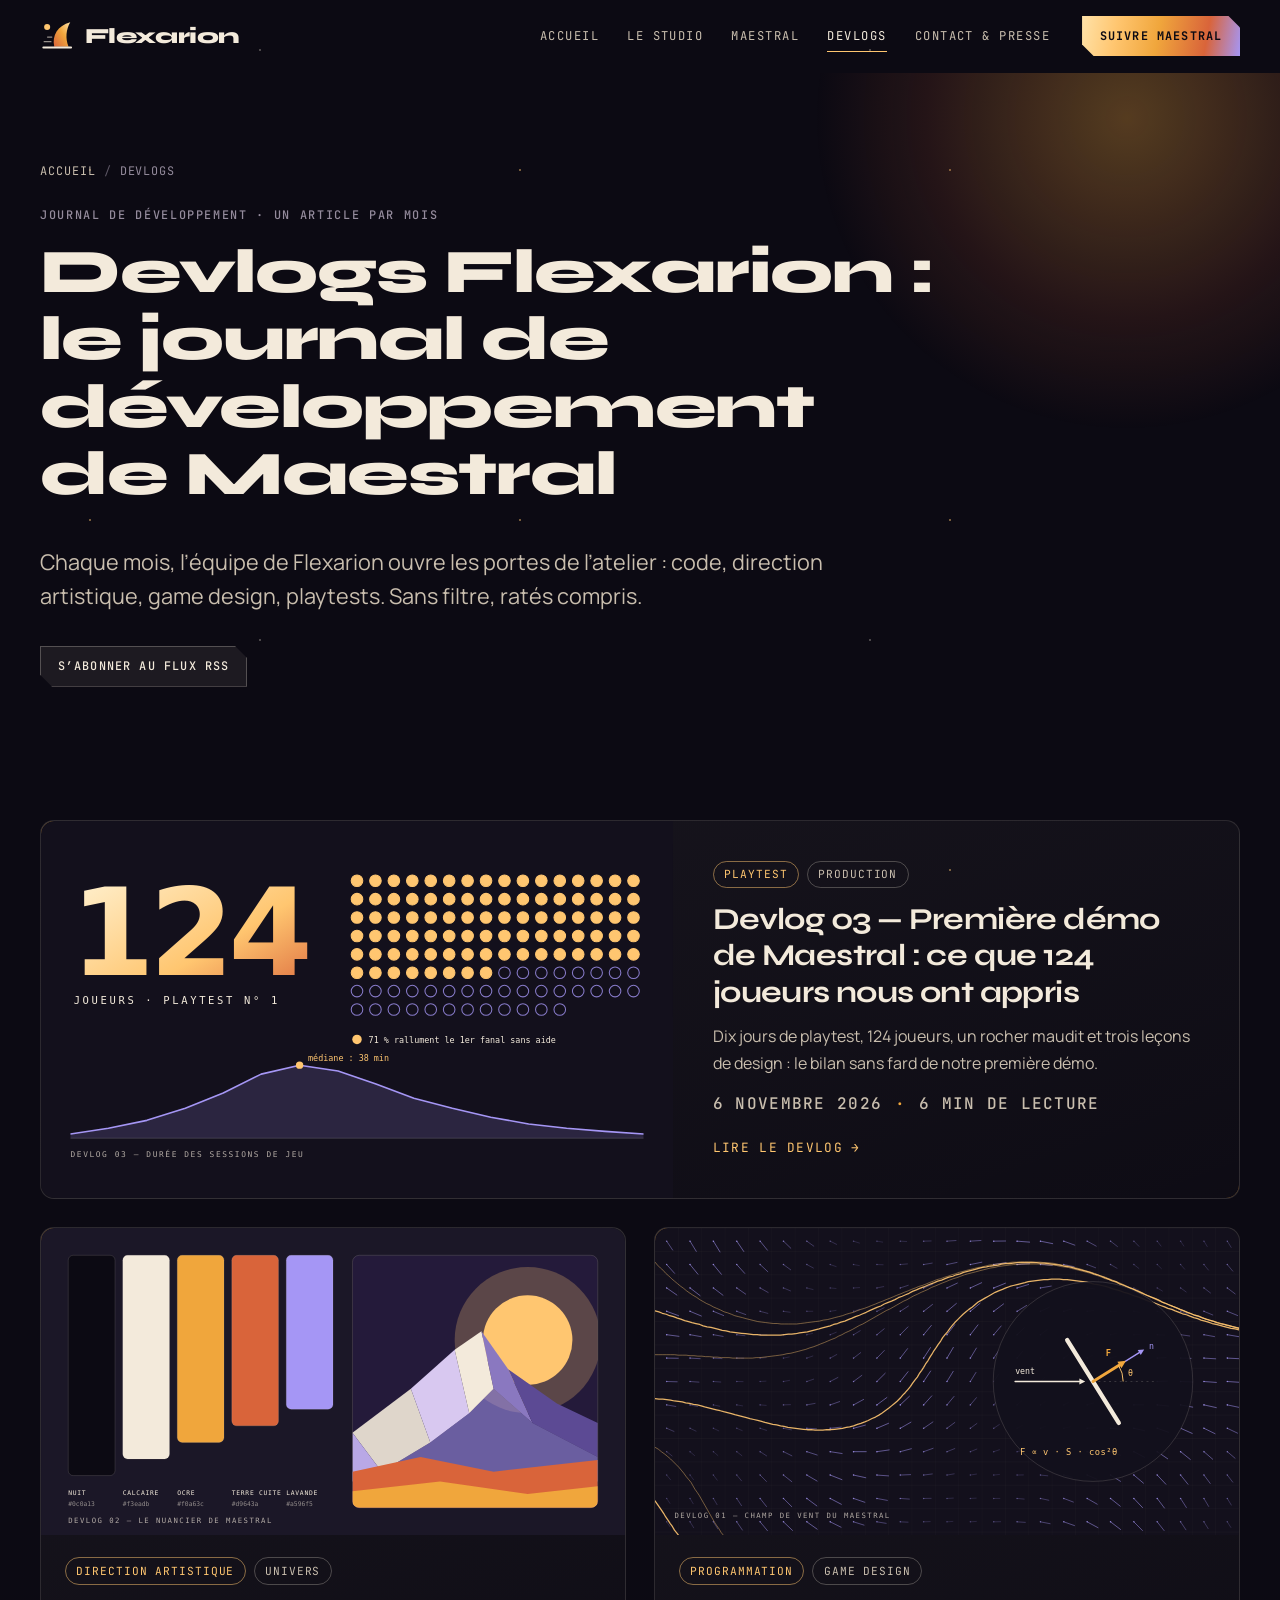
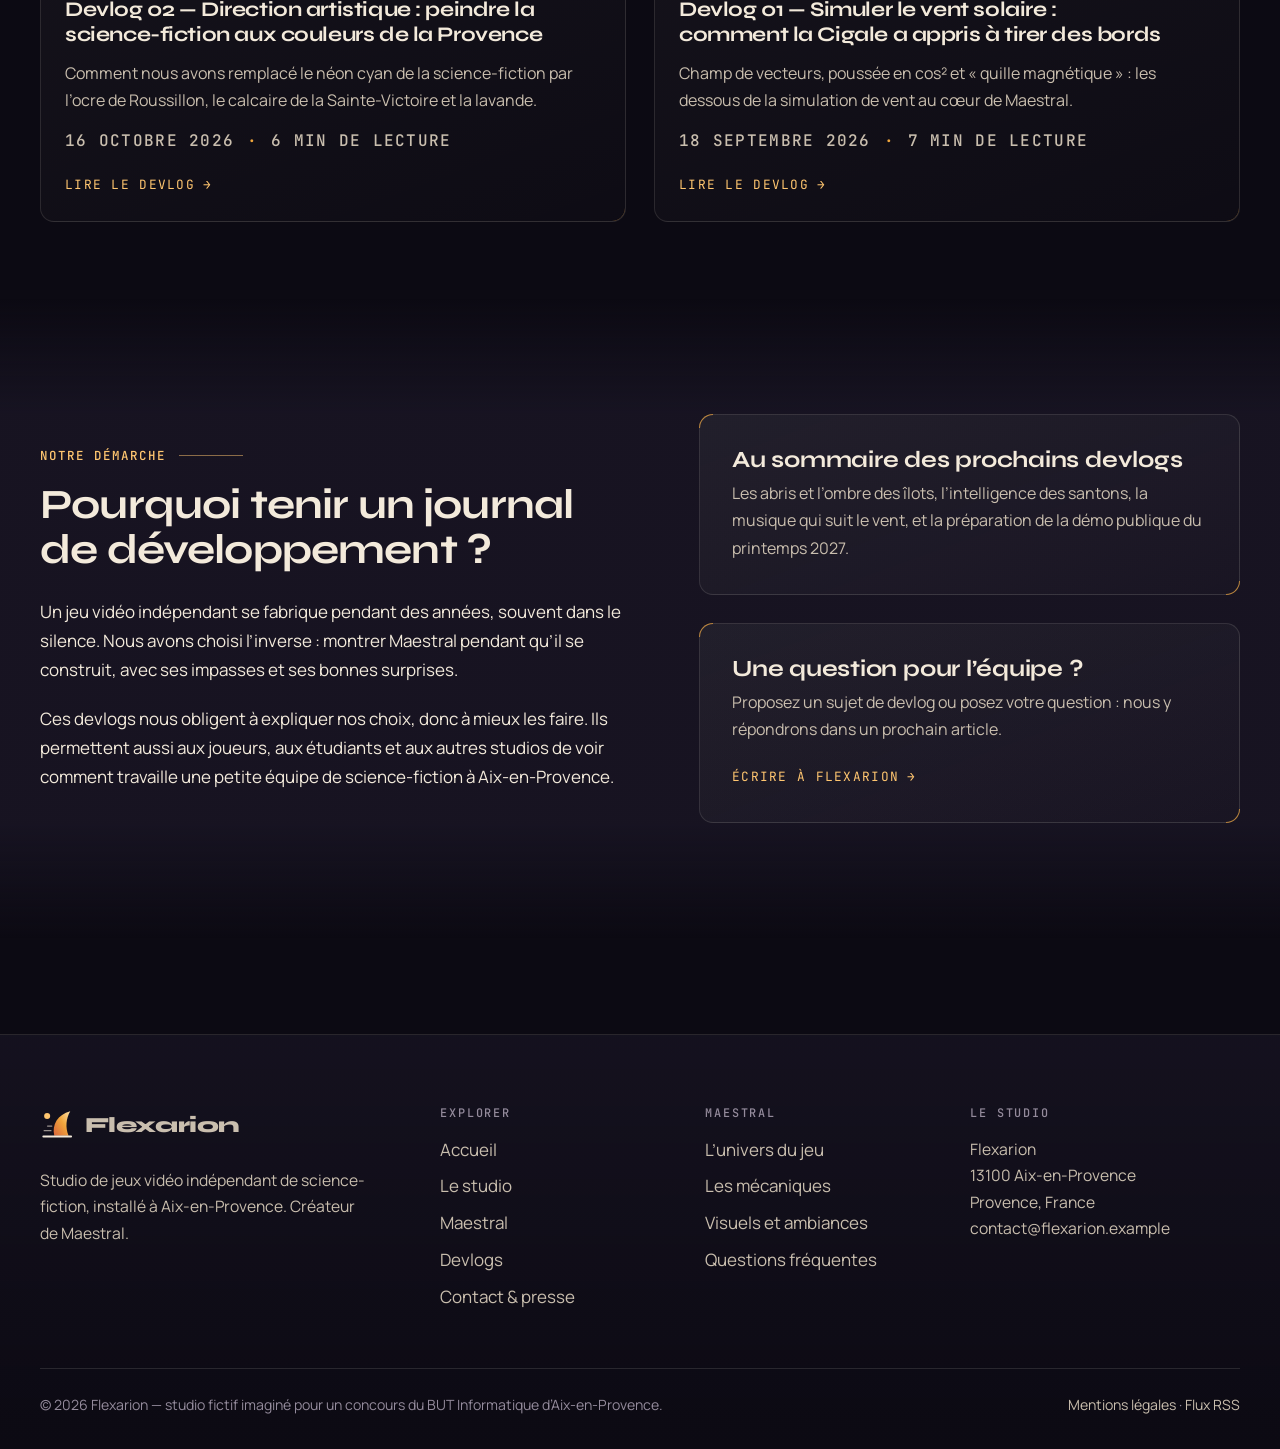
==== devlog/index.html @ 7942d7a5 "Le site" ====
<!DOCTYPE html>
<html lang="fr">
<head>
  <meta charset="utf-8">
  <meta name="viewport" content="width=device-width, initial-scale=1">
  <title>Devlogs Flexarion — Journal de développement de Maestral</title>
  <meta name="description" content="Le blog de devlogs de Flexarion&nbsp;: suivez le développement de Maestral, de la simulation du vent solaire à la direction artistique, raconté par l’équipe.">
  <link rel="canonical" href="https://www.flexarion.example/devlog/">
  <meta name="robots" content="index, follow, max-image-preview:large">
  <meta name="author" content="Flexarion">
  <meta name="theme-color" content="#0c0a13">

  <!-- Partage sur les réseaux sociaux (Open Graph) -->
  <meta property="og:site_name" content="Flexarion">
  <meta property="og:locale" content="fr_FR">
  <meta property="og:type" content="website">
  <meta property="og:title" content="Devlogs Flexarion — Journal de développement de Maestral">
  <meta property="og:description" content="Le blog de devlogs de Flexarion&nbsp;: suivez le développement de Maestral, de la simulation du vent solaire à la direction artistique, raconté par l’équipe.">
  <meta property="og:url" content="https://www.flexarion.example/devlog/">
  <meta property="og:image" content="https://www.flexarion.example/assets/img/og-flexarion.jpg">
  <meta property="og:image:width" content="1200">
  <meta property="og:image:height" content="630">
  <meta property="og:image:alt" content="Flexarion, studio de jeux vidéo indépendant de science-fiction à Aix-en-Provence">
  <meta name="twitter:card" content="summary_large_image">

  <!-- Icônes et flux -->
  <link rel="icon" href="../favicon.svg" type="image/svg+xml">
  <link rel="apple-touch-icon" href="../apple-touch-icon.png">
  <link rel="manifest" href="../site.webmanifest">
  <link rel="alternate" type="application/rss+xml" title="Devlogs Flexarion" href="../devlog/feed.xml">

  <!-- Polices et styles -->
  <link rel="preconnect" href="https://fonts.googleapis.com">
  <link rel="preconnect" href="https://fonts.gstatic.com" crossorigin>
  <link rel="stylesheet" href="https://fonts.googleapis.com/css2?family=JetBrains+Mono:wght@400;500;700&amp;family=Manrope:wght@400;500;600;700&amp;family=Syne:wght@600;700;800&amp;display=swap">
  <link rel="stylesheet" href="../assets/css/style.css">

  <!-- Données structurées (schema.org) -->
  <script type="application/ld+json">
  {
    "@context": "https://schema.org",
    "@graph": [
      {
        "@type": "Blog",
        "@id": "https://www.flexarion.example/devlog/#blog",
        "url": "https://www.flexarion.example/devlog/",
        "name": "Devlogs Flexarion",
        "description": "Le blog de devlogs de Flexarion : suivez le développement de Maestral, de la simulation du vent solaire à la direction artistique, raconté par l'équipe.",
        "inLanguage": "fr-FR",
        "publisher": {
          "@id": "https://www.flexarion.example/#organisation"
        },
        "blogPost": [
          {
            "@type": "BlogPosting",
            "headline": "Première démo de Maestral : ce que 124 joueurs nous ont appris",
            "url": "https://www.flexarion.example/devlog/premiere-demo-maestral-bilan-playtest.html",
            "datePublished": "2026-11-06",
            "author": {
              "@type": "Person",
              "name": "Lina Marchetti"
            }
          },
          {
            "@type": "BlogPosting",
            "headline": "Direction artistique : peindre la science-fiction aux couleurs de la Provence",
            "url": "https://www.flexarion.example/devlog/direction-artistique-science-fiction-provence.html",
            "datePublished": "2026-10-16",
            "author": {
              "@type": "Person",
              "name": "Soraya Khelifi"
            }
          },
          {
            "@type": "BlogPosting",
            "headline": "Simuler le vent solaire : comment la Cigale a appris à tirer des bords",
            "url": "https://www.flexarion.example/devlog/simuler-le-vent-solaire.html",
            "datePublished": "2026-09-18",
            "author": {
              "@type": "Person",
              "name": "Idriss Benhamou"
            }
          }
        ]
      },
      {
        "@type": "BreadcrumbList",
        "itemListElement": [
          {
            "@type": "ListItem",
            "position": 1,
            "name": "Accueil",
            "item": "https://www.flexarion.example/"
          },
          {
            "@type": "ListItem",
            "position": 2,
            "name": "Devlogs",
            "item": "https://www.flexarion.example/devlog/"
          }
        ]
      }
    ]
  }
  </script>
</head>
<body>
  <a class="skip-link" href="#contenu">Aller au contenu principal</a>

  <header class="site-header" data-header>
    <div class="container site-header__inner">
      <a class="brand" href="../index.html" aria-label="Flexarion — retour à l’accueil">
        <svg viewBox="0 0 40 40" aria-hidden="true" focusable="false"><defs><linearGradient id="degrade-logo" x1="0" y1="1" x2="1" y2="0"><stop offset="0" stop-color="#d9643a"/><stop offset=".55" stop-color="#f0a63c"/><stop offset="1" stop-color="#ffe2a8"/></linearGradient></defs><circle cx="8.5" cy="9.5" r="3.6" fill="#ffc670"/><path d="M17 33C14 20 21 8 36 4C31 13 30 23 34 33Z" fill="url(#degrade-logo)"/><path d="M9 21.5H14M5 27H13" stroke="#f3eadb" stroke-opacity=".6" stroke-width="1.6" stroke-linecap="round"/><path d="M4 34H37" stroke="#f3eadb" stroke-width="2.4" stroke-linecap="round"/></svg>
        <span class="brand__name">Flexarion</span>
      </a>
      <button class="nav-toggle" type="button" aria-expanded="false" aria-controls="menu-principal">
        <span class="sr-only">Ouvrir le menu</span>
        <span class="nav-toggle__bars" aria-hidden="true"></span>
      </button>
      <nav class="site-nav" id="menu-principal" aria-label="Navigation principale">
        <ul>
          <li><a href="../index.html">Accueil</a></li>
          <li><a href="../studio.html">Le studio</a></li>
          <li><a href="../maestral.html">Maestral</a></li>
          <li><a href="../devlog/index.html" aria-current="page">Devlogs</a></li>
          <li><a href="../contact.html">Contact &amp; presse</a></li>
        </ul>
        <a class="btn btn--primary btn--small" href="../maestral.html#suivre">Suivre Maestral</a>
      </nav>
    </div>
  </header>

  <main id="contenu">
    <!-- En-tête du blog -->
    <section class="page-hero page-hero--wide" aria-labelledby="titre-devlogs">
      <div class="container">
        <nav class="breadcrumb" aria-label="Fil d’Ariane">
          <ol>
            <li><a href="../index.html">Accueil</a></li>
            <li aria-current="page">Devlogs</li>
          </ol>
        </nav>
        <p class="hud">Journal de développement · un article par mois</p>
        <h1 id="titre-devlogs">Devlogs Flexarion&nbsp;: le journal de développement de Maestral</h1>
        <p class="lead">Chaque mois, l’équipe de Flexarion ouvre les portes de l’atelier&nbsp;: code, direction artistique, game design, playtests. Sans filtre, ratés compris.</p>
        <div class="actions">
          <a class="btn btn--small" href="feed.xml">S’abonner au flux RSS</a>
        </div>
      </div>
    </section>

    <!-- Liste des articles -->
    <section class="section section--tight" aria-label="Tous les devlogs">
      <div class="container">
        <ul class="posts posts--featured">
            <li class="reveal">
              <article class="card card--link post-card">
                <div class="post-card__media">
                  <img src="../assets/img/devlog-playtest-demo.svg" alt="Infographie du premier playtest de Maestral&nbsp;: 124 joueurs, dont 71 % rallument le premier fanal sans aide, et une courbe des durées de session" width="1200" height="630" decoding="async">
                </div>
                <div class="post-card__body">
                  <ul class="tags" aria-label="Thèmes"><li class="tag tag--ocre">Playtest</li><li class="tag">Production</li></ul>
                  <h2><a href="../devlog/premiere-demo-maestral-bilan-playtest.html">Devlog 03 — Première démo de Maestral&nbsp;: ce que 124 joueurs nous ont appris</a></h2>
                  <p>Dix jours de playtest, 124 joueurs, un rocher maudit et trois leçons de design&nbsp;: le bilan sans fard de notre première démo.</p>
                  <p class="post-meta hud"><time datetime="2026-11-06">6 novembre 2026</time><span>6 min de lecture</span></p>
                  <span class="link-arrow" aria-hidden="true">Lire le devlog</span>
                </div>
              </article>
            </li>
            <li class="reveal">
              <article class="card card--link post-card">
                <div class="post-card__media">
                  <img src="../assets/img/devlog-direction-artistique-palette.svg" alt="Le nuancier de Maestral&nbsp;: cinq bandes de couleur, nuit, calcaire, ocre, terre cuite et lavande, à côté d’une montagne peinte en facettes" width="1200" height="630" loading="lazy" decoding="async">
                </div>
                <div class="post-card__body">
                  <ul class="tags" aria-label="Thèmes"><li class="tag tag--ocre">Direction artistique</li><li class="tag">Univers</li></ul>
                  <h2><a href="../devlog/direction-artistique-science-fiction-provence.html">Devlog 02 — Direction artistique&nbsp;: peindre la science-fiction aux couleurs de la Provence</a></h2>
                  <p>Comment nous avons remplacé le néon cyan de la science-fiction par l’ocre de Roussillon, le calcaire de la Sainte-Victoire et la lavande.</p>
                  <p class="post-meta hud"><time datetime="2026-10-16">16 octobre 2026</time><span>6 min de lecture</span></p>
                  <span class="link-arrow" aria-hidden="true">Lire le devlog</span>
                </div>
              </article>
            </li>
            <li class="reveal">
              <article class="card card--link post-card">
                <div class="post-card__media">
                  <img src="../assets/img/devlog-simulation-vent-solaire.svg" alt="Schéma technique&nbsp;: un champ de flèches représente le vent solaire, et un diagramme montre la poussée exercée sur une voile inclinée" width="1200" height="630" loading="lazy" decoding="async">
                </div>
                <div class="post-card__body">
                  <ul class="tags" aria-label="Thèmes"><li class="tag tag--ocre">Programmation</li><li class="tag">Game design</li></ul>
                  <h2><a href="../devlog/simuler-le-vent-solaire.html">Devlog 01 — Simuler le vent solaire&nbsp;: comment la Cigale a appris à tirer des bords</a></h2>
                  <p>Champ de vecteurs, poussée en cos² et «&nbsp;quille magnétique&nbsp;»&nbsp;: les dessous de la simulation de vent au cœur de Maestral.</p>
                  <p class="post-meta hud"><time datetime="2026-09-18">18 septembre 2026</time><span>7 min de lecture</span></p>
                  <span class="link-arrow" aria-hidden="true">Lire le devlog</span>
                </div>
              </article>
            </li>
          </ul>
      </div>
    </section>

    <!-- Pourquoi un journal -->
    <section class="section section--panel" aria-labelledby="titre-pourquoi">
      <div class="container split">
        <div class="reveal">
          <p class="eyebrow">Notre démarche</p>
          <h2 id="titre-pourquoi">Pourquoi tenir un journal de développement&nbsp;?</h2>
          <p>Un jeu vidéo indépendant se fabrique pendant des années, souvent dans le silence. Nous avons choisi l’inverse&nbsp;: montrer Maestral pendant qu’il se construit, avec ses impasses et ses bonnes surprises.</p>
          <p>Ces devlogs nous obligent à expliquer nos choix, donc à mieux les faire. Ils permettent aussi aux joueurs, aux étudiants et aux autres studios de voir comment travaille une petite équipe de science-fiction à Aix-en-Provence.</p>
        </div>
        <div class="grid reveal">
          <article class="card">
            <h3>Au sommaire des prochains devlogs</h3>
            <p>Les abris et l’ombre des îlots, l’intelligence des santons, la musique qui suit le vent, et la préparation de la démo publique du printemps 2027.</p>
          </article>
          <article class="card">
            <h3>Une question pour l’équipe&nbsp;?</h3>
            <p>Proposez un sujet de devlog ou posez votre question&nbsp;: nous y répondrons dans un prochain article.</p>
            <p><a class="link-arrow" href="../contact.html">Écrire à Flexarion</a></p>
          </article>
        </div>
      </div>
    </section>
  </main>

  <footer class="site-footer">
    <div class="container">
      <div class="site-footer__grid">
        <div class="site-footer__brand">
          <a class="brand" href="../index.html" aria-label="Flexarion — retour à l’accueil">
            <svg viewBox="0 0 40 40" aria-hidden="true" focusable="false"><defs><linearGradient id="degrade-logo-pied" x1="0" y1="1" x2="1" y2="0"><stop offset="0" stop-color="#d9643a"/><stop offset=".55" stop-color="#f0a63c"/><stop offset="1" stop-color="#ffe2a8"/></linearGradient></defs><circle cx="8.5" cy="9.5" r="3.6" fill="#ffc670"/><path d="M17 33C14 20 21 8 36 4C31 13 30 23 34 33Z" fill="url(#degrade-logo-pied)"/><path d="M9 21.5H14M5 27H13" stroke="#f3eadb" stroke-opacity=".6" stroke-width="1.6" stroke-linecap="round"/><path d="M4 34H37" stroke="#f3eadb" stroke-width="2.4" stroke-linecap="round"/></svg>
            <span class="brand__name">Flexarion</span>
          </a>
          <p>Studio de jeux vidéo indépendant de science-fiction, installé à Aix-en-Provence. Créateur de Maestral.</p>
        </div>
        <nav aria-label="Plan du site">
          <h2>Explorer</h2>
          <ul>
              <li><a href="../index.html">Accueil</a></li>
              <li><a href="../studio.html">Le studio</a></li>
              <li><a href="../maestral.html">Maestral</a></li>
              <li><a href="../devlog/index.html">Devlogs</a></li>
              <li><a href="../contact.html">Contact &amp; presse</a></li>
          </ul>
        </nav>
        <nav aria-label="Rubriques de Maestral">
          <h2>Maestral</h2>
          <ul>
            <li><a href="../maestral.html#univers">L’univers du jeu</a></li>
            <li><a href="../maestral.html#mecaniques">Les mécaniques</a></li>
            <li><a href="../maestral.html#visuels">Visuels et ambiances</a></li>
            <li><a href="../maestral.html#faq">Questions fréquentes</a></li>
          </ul>
        </nav>
        <div>
          <h2>Le studio</h2>
          <address>
            Flexarion<br>
            13100 Aix-en-Provence<br>
            Provence, France<br>
            <a href="mailto:contact@flexarion.example">contact@flexarion.example</a>
          </address>
        </div>
      </div>
      <div class="site-footer__bottom">
        <p>© 2026 Flexarion — studio fictif imaginé pour un concours du BUT Informatique d’Aix-en-Provence.</p>
        <p><a href="../mentions-legales.html">Mentions légales</a> · <a href="../devlog/feed.xml">Flux RSS</a></p>
      </div>
    </div>
  </footer>

  <script src="../assets/js/main.js" defer></script>
</body>
</html>
---- assets/css/style.css ----
/* ==========================================================================
   FLEXARION — feuille de style principale
   Studio de jeux vidéo indépendant · Aix-en-Provence

   Direction artistique : « science-fiction solaire ».
   Nuit violette, ocres de Provence, calcaire et lavande.

   Sommaire
   1. Variables (design tokens)
   2. Base
   3. Typographie
   4. Mise en page
   5. Composants
   6. En-tête et navigation
   7. Pied de page
   8. Blocs de page
   9. Animations et préférences utilisateur
   ========================================================================== */

/* 1. Variables ------------------------------------------------------------ */
:root {
  /* Couleurs */
  --nuit-900: #0c0a13;
  --nuit-800: #13101c;
  --nuit-700: #1b1727;
  --nuit-600: #272036;
  --calcaire: #f3eadb;
  --calcaire-doux: #c9beae;
  --calcaire-sourd: #948b9c;
  --ocre: #f0a63c;
  --ocre-clair: #ffc670;
  --terre: #d9643a;
  --lavande: #a596f5;
  --garrigue: #8fc0a2;
  --ligne: rgba(243, 234, 219, .12);
  --ligne-forte: rgba(243, 234, 219, .26);
  --degrade-soleil: linear-gradient(100deg, #ffe2a8 0%, var(--ocre-clair) 22%, var(--ocre) 48%, var(--terre) 78%, var(--lavande) 100%);

  /* Typographie */
  --police-titre: "Syne", "Trebuchet MS", system-ui, sans-serif;
  --police-texte: "Manrope", system-ui, -apple-system, "Segoe UI", Roboto, sans-serif;
  --police-mono: "JetBrains Mono", ui-monospace, "Cascadia Code", Consolas, monospace;

  /* Mesures */
  --largeur: 1200px;
  --gouttiere: clamp(1rem, 4vw, 2rem);
  --hauteur-entete: 4.5rem;
  --rayon: 14px;
  --rayon-petit: 8px;
  --ombre: 0 30px 70px -30px rgba(0, 0, 0, .8);
  --transition: .35s cubic-bezier(.2, .7, .2, 1);
}

/* 2. Base ----------------------------------------------------------------- */
*,
*::before,
*::after { box-sizing: border-box; }

html {
  scroll-behavior: smooth;
  scroll-padding-top: calc(var(--hauteur-entete) + 1.5rem);
  -webkit-text-size-adjust: 100%;
  text-size-adjust: 100%;
}

body {
  margin: 0;
  font-family: var(--police-texte);
  font-size: 1.0625rem;
  line-height: 1.7;
  color: var(--calcaire);
  background: var(--nuit-900);
  -webkit-font-smoothing: antialiased;
  overflow-x: hidden;
}

/* Champ d'étoiles : cinq couches de dégradés, sans aucune image à charger. */
body::before {
  content: "";
  position: fixed;
  inset: 0;
  z-index: -2;
  pointer-events: none;
  opacity: .55;
  background-image:
    radial-gradient(1px 1px at 20px 30px, rgba(243, 234, 219, .9) 50%, transparent 51%),
    radial-gradient(1px 1px at 140px 190px, rgba(243, 234, 219, .6) 50%, transparent 51%),
    radial-gradient(1.5px 1.5px at 90px 170px, rgba(255, 198, 112, .8) 50%, transparent 51%),
    radial-gradient(1px 1px at 310px 220px, rgba(165, 150, 245, .9) 50%, transparent 51%),
    radial-gradient(1.5px 1.5px at 260px 50px, rgba(243, 234, 219, .5) 50%, transparent 51%);
  background-size: 310px 290px, 370px 410px, 430px 350px, 530px 470px, 610px 590px;
}

img,
svg,
canvas { display: block; max-width: 100%; }
img { height: auto; }

a {
  color: var(--ocre-clair);
  text-decoration-thickness: 1px;
  text-underline-offset: .2em;
  transition: color var(--transition);
}
a:hover { color: var(--calcaire); }

:focus-visible {
  outline: 2px solid var(--ocre-clair);
  outline-offset: 3px;
  border-radius: 4px;
}

::selection { background: var(--ocre); color: var(--nuit-900); }

.sr-only {
  position: absolute;
  width: 1px;
  height: 1px;
  margin: -1px;
  padding: 0;
  overflow: hidden;
  clip: rect(0 0 0 0);
  white-space: nowrap;
  border: 0;
}

.skip-link {
  position: absolute;
  top: .75rem;
  left: .75rem;
  z-index: 100;
  padding: .6rem 1rem;
  background: var(--ocre);
  color: var(--nuit-900);
  font-weight: 700;
  border-radius: var(--rayon-petit);
  text-decoration: none;
  transform: translateY(-200%);
}
.skip-link:focus { transform: none; color: var(--nuit-900); }

/* 3. Typographie ---------------------------------------------------------- */
h1,
h2,
h3,
h4 {
  margin: 0 0 .6em;
  font-family: var(--police-titre);
  font-weight: 700;
  line-height: 1.08;
  letter-spacing: -.02em;
  text-wrap: balance;
}
h1 { font-size: clamp(2.2rem, 3.6vw + 1rem, 4rem); font-weight: 800; }
h2 { font-size: clamp(1.75rem, 2vw + 1rem, 2.7rem); }
h3 { font-size: clamp(1.2rem, .5vw + 1.05rem, 1.45rem); letter-spacing: -.01em; }
h4 { font-size: 1.05rem; letter-spacing: 0; }

p { margin: 0 0 1.2em; text-wrap: pretty; }
p:last-child { margin-bottom: 0; }

.lead {
  font-size: clamp(1.1rem, .6vw + 1rem, 1.35rem);
  line-height: 1.6;
  color: var(--calcaire-doux);
  max-width: 62ch;
}

.gradient-text {
  background: var(--degrade-soleil);
  -webkit-background-clip: text;
  background-clip: text;
  color: transparent;
}

/* Petites étiquettes techniques façon instrument de bord */
.hud {
  font-family: var(--police-mono);
  font-size: .74rem;
  font-weight: 500;
  letter-spacing: .14em;
  text-transform: uppercase;
  color: var(--calcaire-sourd);
}

.eyebrow {
  display: flex;
  align-items: center;
  gap: .8rem;
  margin: 0 0 1.1rem;
  font-family: var(--police-mono);
  font-size: .78rem;
  font-weight: 500;
  letter-spacing: .16em;
  text-transform: uppercase;
  color: var(--ocre-clair);
}
.eyebrow span {
  padding: .15rem .5rem;
  border: 1px solid currentColor;
  border-radius: 99px;
  font-size: .7rem;
}
.eyebrow::after {
  content: "";
  flex: 0 1 4rem;
  height: 1px;
  background: currentColor;
  opacity: .5;
}

/* 4. Mise en page --------------------------------------------------------- */
.container {
  width: min(var(--largeur), 100% - 2 * var(--gouttiere));
  margin-inline: auto;
}
.container--narrow { width: min(820px, 100% - 2 * var(--gouttiere)); }
.container--prose { width: min(44rem, 100% - 2 * var(--gouttiere)); }

.section { padding-block: clamp(4rem, 9vw, 7.5rem); position: relative; }
.section--tight { padding-block: clamp(3rem, 6vw, 5rem); }
.section--panel {
  background: linear-gradient(180deg, transparent, rgba(27, 23, 39, .75) 18%, rgba(27, 23, 39, .75) 82%, transparent);
}

.section-head { max-width: 760px; margin-bottom: clamp(2rem, 5vw, 3.5rem); }
.section-head p:not(.eyebrow) { color: var(--calcaire-doux); font-size: 1.1rem; }

.grid { display: grid; gap: clamp(1rem, 2.5vw, 1.75rem); }
.grid--2 { grid-template-columns: repeat(auto-fit, minmax(min(100%, 320px), 1fr)); }
.grid--3 { grid-template-columns: repeat(auto-fit, minmax(min(100%, 280px), 1fr)); }
.grid--4 { grid-template-columns: repeat(auto-fit, minmax(min(100%, 220px), 1fr)); }

.split {
  display: grid;
  gap: clamp(2rem, 5vw, 4.5rem);
  align-items: center;
}
@media (min-width: 900px) {
  .split { grid-template-columns: 1.1fr 1fr; }
  .split--reverse > :first-child { order: 2; }
  .split--top { align-items: start; }
  .split--top > .is-sticky { position: sticky; top: calc(var(--hauteur-entete) + 2rem); }
}

.stack > * + * { margin-top: 1.25rem; }
.actions { display: flex; flex-wrap: wrap; gap: .9rem; margin-top: 2rem; }

/* 5. Composants ----------------------------------------------------------- */

/* Boutons : le fond biseauté est porté par ::before pour garder un focus visible */
.btn {
  position: relative;
  isolation: isolate;
  display: inline-flex;
  align-items: center;
  justify-content: center;
  gap: .6rem;
  padding: .95rem 1.6rem;
  font-family: var(--police-mono);
  font-size: .82rem;
  font-weight: 500;
  letter-spacing: .1em;
  text-transform: uppercase;
  text-decoration: none;
  color: var(--calcaire);
  background: none;
  border: 0;
  cursor: pointer;
  transition: transform var(--transition), color var(--transition);
}
.btn::before {
  content: "";
  position: absolute;
  inset: 0;
  z-index: -1;
  clip-path: polygon(0 0, calc(100% - 12px) 0, 100% 12px, 100% 100%, 12px 100%, 0 calc(100% - 12px));
  background: rgba(243, 234, 219, .07);
  box-shadow: inset 0 0 0 1px var(--ligne-forte);
  transition: background var(--transition), filter var(--transition);
}
.btn:hover { transform: translateY(-2px); color: var(--calcaire); }
.btn:hover::before { background: rgba(243, 234, 219, .14); }
.btn--primary { color: var(--nuit-900); font-weight: 700; }
.btn--primary::before { background: var(--degrade-soleil); box-shadow: none; }
.btn--primary:hover { color: var(--nuit-900); }
.btn--primary:hover::before { background: var(--degrade-soleil); filter: brightness(1.12) saturate(1.1); }
.btn--small { padding: .65rem 1.1rem; font-size: .74rem; }
.btn .arrow { transition: transform var(--transition); }
.btn:hover .arrow { transform: translateX(4px); }

.link-arrow {
  display: inline-flex;
  align-items: center;
  gap: .5rem;
  font-family: var(--police-mono);
  font-size: .8rem;
  letter-spacing: .1em;
  text-transform: uppercase;
  text-decoration: none;
}
.link-arrow::after { content: "→"; transition: transform var(--transition); }
.link-arrow:hover::after { transform: translateX(4px); }

/* Étiquettes */
.tags { display: flex; flex-wrap: wrap; gap: .5rem; margin: 0; padding: 0; list-style: none; }
.tag {
  display: inline-block;
  padding: .2rem .65rem;
  font-family: var(--police-mono);
  font-size: .7rem;
  letter-spacing: .08em;
  text-transform: uppercase;
  color: var(--calcaire-doux);
  border: 1px solid var(--ligne-forte);
  border-radius: 99px;
}
.tag--ocre { color: var(--ocre-clair); border-color: rgba(255, 198, 112, .5); }
.tag--lavande { color: var(--lavande); border-color: rgba(165, 150, 245, .5); }
.tag--garrigue { color: var(--garrigue); border-color: rgba(143, 192, 162, .5); }

/* Cartes, avec repères d'angle façon carte marine */
.card {
  position: relative;
  padding: clamp(1.4rem, 3vw, 2rem);
  background: linear-gradient(160deg, rgba(243, 234, 219, .055), rgba(243, 234, 219, .012));
  border: 1px solid var(--ligne);
  border-radius: var(--rayon);
  transition: transform var(--transition), border-color var(--transition), background var(--transition);
}
.card::before,
.card::after {
  content: "";
  position: absolute;
  width: 14px;
  height: 14px;
  border: 1px solid var(--ocre);
  opacity: .7;
  transition: opacity var(--transition), width var(--transition), height var(--transition);
}
.card::before { top: -1px; left: -1px; border-right: 0; border-bottom: 0; border-top-left-radius: var(--rayon); }
.card::after { right: -1px; bottom: -1px; border-left: 0; border-top: 0; border-bottom-right-radius: var(--rayon); }
.card:hover { border-color: var(--ligne-forte); }
.card:hover::before,
.card:hover::after { width: 28px; height: 28px; opacity: 1; }
.card h3 { margin-bottom: .5rem; }
.card p { color: var(--calcaire-doux); font-size: 1rem; }
.card--link:hover { transform: translateY(-4px); }

.card__icon {
  display: grid;
  place-items: center;
  width: 3rem;
  height: 3rem;
  margin-bottom: 1.2rem;
  color: var(--ocre-clair);
  border: 1px solid rgba(255, 198, 112, .4);
  border-radius: 50%;
  background: radial-gradient(circle at 30% 30%, rgba(255, 198, 112, .2), transparent 70%);
}
.card__icon svg { width: 1.5rem; height: 1.5rem; fill: none; stroke: currentColor; stroke-width: 1.5; stroke-linecap: round; stroke-linejoin: round; }
.card__num { position: absolute; top: 1.2rem; right: 1.4rem; }

/* Cadre d'image */
.frame {
  position: relative;
  margin: 0;
  padding: .6rem;
  border: 1px solid var(--ligne);
  border-radius: calc(var(--rayon) + .6rem);
  background: rgba(19, 16, 28, .7);
  box-shadow: var(--ombre);
}
.frame img { width: 100%; border-radius: var(--rayon); }
.frame figcaption { padding: .8rem .5rem .3rem; }

/* Fiche descriptive (dl) */
.facts {
  display: grid;
  grid-template-columns: repeat(2, 1fr);
  margin: 1.75rem 0 0;
  background: var(--nuit-800);
  border: 1px solid var(--ligne);
  border-radius: var(--rayon-petit);
  overflow: hidden;
}
.facts > div { padding: .9rem 1.1rem; margin: 0 -1px -1px 0; border-right: 1px solid var(--ligne); border-bottom: 1px solid var(--ligne); }
.facts dt { font-family: var(--police-mono); font-size: .68rem; letter-spacing: .14em; text-transform: uppercase; color: var(--calcaire-sourd); }
.facts dd { margin: .2rem 0 0; font-weight: 600; }

/* Chiffres clés */
.stats { display: grid; grid-template-columns: repeat(auto-fit, minmax(160px, 1fr)); gap: 1.5rem; margin: 0; }
.stats > div { padding-left: 1.2rem; border-left: 1px solid var(--ligne-forte); }
.stats dt { order: 2; color: var(--calcaire-doux); font-size: .95rem; line-height: 1.4; }
.stats dd { margin: 0 0 .3rem; font-family: var(--police-titre); font-size: clamp(2.2rem, 4vw, 3.4rem); font-weight: 800; line-height: 1; }
.stats > div { display: flex; flex-direction: column; }

/* Fil d'Ariane */
.breadcrumb ol { display: flex; flex-wrap: wrap; gap: .5rem; margin: 0 0 1.5rem; padding: 0; list-style: none; }
.breadcrumb li { font-family: var(--police-mono); font-size: .74rem; letter-spacing: .08em; text-transform: uppercase; color: var(--calcaire-sourd); }
.breadcrumb li + li::before { content: "/"; margin-right: .5rem; opacity: .6; }
.breadcrumb a { color: var(--calcaire-doux); text-decoration: none; }
.breadcrumb a:hover { color: var(--ocre-clair); }

/* Frise chronologique */
.timeline { position: relative; margin: 0; padding: 0; list-style: none; }
.timeline::before { content: ""; position: absolute; left: 7px; top: .5rem; bottom: .5rem; width: 1px; background: linear-gradient(var(--ocre), var(--lavande)); }
.timeline li { position: relative; padding: 0 0 2.2rem 2.6rem; }
.timeline li:last-child { padding-bottom: 0; }
.timeline li::before {
  content: "";
  position: absolute;
  left: 0;
  top: .35rem;
  width: 15px;
  height: 15px;
  border-radius: 50%;
  background: var(--nuit-900);
  border: 2px solid var(--ocre);
  box-shadow: 0 0 0 4px rgba(240, 166, 60, .15);
}
.timeline time { display: block; margin-bottom: .2rem; color: var(--ocre-clair); }
.timeline h3 { margin-bottom: .35rem; }
.timeline p { color: var(--calcaire-doux); max-width: 60ch; }

/* Étapes numérotées */
.steps { display: grid; grid-template-columns: repeat(auto-fit, minmax(min(100%, 200px), 1fr)); gap: 1rem; margin: 0; padding: 0; list-style: none; counter-reset: etape; }
.steps li { counter-increment: etape; padding: 1.3rem; border-top: 2px solid var(--ligne-forte); background: rgba(243, 234, 219, .03); border-radius: 0 0 var(--rayon-petit) var(--rayon-petit); }
.steps li::before { content: "0" counter(etape); display: block; margin-bottom: .6rem; font-family: var(--police-mono); font-size: .78rem; letter-spacing: .14em; color: var(--ocre-clair); }
.steps h4 { font-size: 1.1rem; margin-bottom: .3rem; }
.steps p { font-size: .95rem; color: var(--calcaire-doux); }

/* Feuille de route */
.roadmap { margin: 0; padding: 0; list-style: none; border-top: 1px solid var(--ligne); }
.roadmap li { display: grid; gap: .3rem 1.5rem; padding: 1.2rem 0; border-bottom: 1px solid var(--ligne); }
.roadmap h3 { margin: 0; font-size: 1.15rem; }
.roadmap p { margin: 0; color: var(--calcaire-doux); font-size: .98rem; }
@media (min-width: 700px) {
  .roadmap li { grid-template-columns: 11rem 1fr auto; align-items: baseline; }
}

/* Nuancier */
.swatches { display: grid; grid-template-columns: repeat(auto-fit, minmax(96px, 1fr)); gap: .75rem; margin: 0; padding: 0; list-style: none; }
.swatches li { border: 1px solid var(--ligne); border-radius: var(--rayon-petit); overflow: hidden; background: var(--nuit-800); }
.swatches .swatch { display: block; height: 5rem; background: var(--c); }
.swatches strong { display: block; padding: .6rem .7rem 0; font-size: .9rem; line-height: 1.3; }
.swatches code { display: block; padding: .15rem .7rem .7rem; font-size: .75rem; color: var(--calcaire-sourd); background: none; border: 0; }

/* Questions fréquentes */
.faq { border-top: 1px solid var(--ligne); }
.faq details { border-bottom: 1px solid var(--ligne); }
.faq summary {
  display: flex;
  justify-content: space-between;
  align-items: center;
  gap: 1rem;
  padding: 1.2rem 0;
  font-family: var(--police-titre);
  font-size: 1.15rem;
  font-weight: 700;
  cursor: pointer;
  list-style: none;
}
.faq summary::-webkit-details-marker { display: none; }
.faq summary::after { content: "+"; font-family: var(--police-mono); font-weight: 400; font-size: 1.4rem; color: var(--ocre-clair); transition: transform var(--transition); }
.faq details[open] summary::after { transform: rotate(45deg); }
.faq summary h3 { margin: 0; font-size: inherit; }
.faq details > p { padding: 0 0 1.4rem; color: var(--calcaire-doux); max-width: 70ch; }

/* Formulaires */
.form { display: grid; gap: 1.2rem; }
.form__row { display: grid; gap: 1.2rem; }
@media (min-width: 640px) { .form__row { grid-template-columns: 1fr 1fr; } }
.field label,
.fieldset legend { display: block; margin-bottom: .45rem; font-family: var(--police-mono); font-size: .74rem; letter-spacing: .12em; text-transform: uppercase; color: var(--calcaire-doux); }
.field input,
.field select,
.field textarea {
  width: 100%;
  padding: .85rem 1rem;
  font: inherit;
  color: var(--calcaire);
  background: rgba(12, 10, 19, .7);
  border: 1px solid var(--ligne-forte);
  border-radius: var(--rayon-petit);
  transition: border-color var(--transition), box-shadow var(--transition);
}
.field textarea { min-height: 10rem; resize: vertical; }
.field select { appearance: none; background-image: linear-gradient(45deg, transparent 50%, var(--ocre-clair) 50%), linear-gradient(135deg, var(--ocre-clair) 50%, transparent 50%); background-position: calc(100% - 1.3rem) 55%, calc(100% - 1rem) 55%; background-size: .35rem .35rem; background-repeat: no-repeat; padding-right: 2.6rem; }
.field select option { background: var(--nuit-800); color: var(--calcaire); }
.field input::placeholder,
.field textarea::placeholder { color: var(--calcaire-sourd); }
.field input:focus,
.field select:focus,
.field textarea:focus { outline: none; border-color: var(--ocre); box-shadow: 0 0 0 3px rgba(240, 166, 60, .25); }
.field__error { display: none; margin-top: .4rem; font-size: .88rem; color: #ff9d85; }
.field.is-invalid input,
.field.is-invalid select,
.field.is-invalid textarea { border-color: #ff9d85; }
.field.is-invalid .field__error { display: block; }
.checkbox { display: flex; align-items: flex-start; gap: .7rem; font-size: .95rem; color: var(--calcaire-doux); }
.checkbox input { width: 1.15rem; height: 1.15rem; margin-top: .25rem; accent-color: var(--ocre); flex: none; }
.form__status { min-height: 1.5rem; font-size: .95rem; color: var(--garrigue); }
.form__status.is-error { color: #ff9d85; }
.form__hint { font-size: .88rem; color: var(--calcaire-sourd); }

/* 6. En-tête et navigation ------------------------------------------------ */
.site-header {
  position: sticky;
  top: 0;
  z-index: 50;
  border-bottom: 1px solid transparent;
  transition: background var(--transition), border-color var(--transition);
}
.site-header.is-scrolled,
.site-header.is-open {
  background: rgba(12, 10, 19, .86);
  -webkit-backdrop-filter: blur(14px) saturate(140%);
  backdrop-filter: blur(14px) saturate(140%);
  border-bottom-color: var(--ligne);
}
.site-header__inner { display: flex; align-items: center; justify-content: space-between; gap: 1.5rem; min-height: var(--hauteur-entete); }

.brand { display: inline-flex; align-items: center; gap: .7rem; color: var(--calcaire); text-decoration: none; }
.brand svg { width: 2.1rem; height: 2.1rem; flex: none; }
.brand__name { font-family: var(--police-titre); font-size: 1.35rem; font-weight: 800; letter-spacing: -.02em; }

.site-nav { display: flex; align-items: center; gap: clamp(1rem, 2.5vw, 2rem); }
.site-nav ul { display: flex; gap: clamp(.9rem, 2.2vw, 1.9rem); margin: 0; padding: 0; list-style: none; }
.site-nav li a {
  position: relative;
  display: block;
  padding: .5rem 0;
  font-family: var(--police-mono);
  font-size: .76rem;
  letter-spacing: .12em;
  text-transform: uppercase;
  text-decoration: none;
  color: var(--calcaire-doux);
}
.site-nav li a::after {
  content: "";
  position: absolute;
  left: 0;
  right: 0;
  bottom: .15rem;
  height: 1px;
  background: var(--ocre-clair);
  transform: scaleX(0);
  transform-origin: left;
  transition: transform var(--transition);
}
.site-nav li a:hover,
.site-nav li a[aria-current="page"] { color: var(--calcaire); }
.site-nav li a:hover::after,
.site-nav li a[aria-current="page"]::after { transform: scaleX(1); }

.nav-toggle {
  display: none;
  align-items: center;
  justify-content: center;
  width: 2.75rem;
  height: 2.75rem;
  padding: 0;
  color: var(--calcaire);
  background: none;
  border: 1px solid var(--ligne-forte);
  border-radius: var(--rayon-petit);
  cursor: pointer;
}
.nav-toggle__bars,
.nav-toggle__bars::before,
.nav-toggle__bars::after { display: block; width: 1.2rem; height: 2px; background: currentColor; border-radius: 2px; transition: transform var(--transition), background var(--transition); }
.nav-toggle__bars { position: relative; }
.nav-toggle__bars::before,
.nav-toggle__bars::after { content: ""; position: absolute; left: 0; }
.nav-toggle__bars::before { top: -6px; }
.nav-toggle__bars::after { top: 6px; }
.nav-toggle[aria-expanded="true"] .nav-toggle__bars { background: transparent; }
.nav-toggle[aria-expanded="true"] .nav-toggle__bars::before { transform: translateY(6px) rotate(45deg); }
.nav-toggle[aria-expanded="true"] .nav-toggle__bars::after { transform: translateY(-6px) rotate(-45deg); }

@media (max-width: 919px) {
  /* Sans JavaScript, le menu reste simplement affiché sous le logo. */
  .site-header__inner { flex-wrap: wrap; padding-block: .6rem; }
  .site-nav { flex-direction: column; align-items: flex-start; width: 100%; padding: 1rem 0 1.5rem; }
  .site-nav ul { flex-direction: column; gap: .2rem; width: 100%; }
  .site-nav li a { padding: .7rem 0; font-size: .9rem; border-bottom: 1px solid var(--ligne); }
  .site-nav li a::after { display: none; }
  .site-nav li a[aria-current="page"] { color: var(--ocre-clair); }

  .js .nav-toggle { display: inline-flex; }
  .js .site-header__inner { flex-wrap: nowrap; padding-block: 0; }
  .js .site-nav {
    position: absolute;
    top: 100%;
    left: 0;
    right: 0;
    width: auto;
    max-height: calc(100dvh - var(--hauteur-entete));
    overflow-y: auto;
    padding: 1rem var(--gouttiere) 2rem;
    background: var(--nuit-900);
    border-bottom: 1px solid var(--ligne);
    box-shadow: 0 30px 40px -20px rgba(0, 0, 0, .8);
    visibility: hidden;
    opacity: 0;
    transform: translateY(-.75rem);
    transition: opacity var(--transition), transform var(--transition), visibility var(--transition);
  }
  .js .site-nav.is-open { visibility: visible; opacity: 1; transform: none; }
}

/* 7. Pied de page --------------------------------------------------------- */
.site-footer { margin-top: clamp(3rem, 8vw, 6rem); padding: clamp(3rem, 6vw, 4.5rem) 0 2rem; border-top: 1px solid var(--ligne); background: linear-gradient(180deg, rgba(27, 23, 39, .6), var(--nuit-900)); }
.site-footer__grid { display: grid; gap: 2.5rem; grid-template-columns: repeat(auto-fit, minmax(min(100%, 190px), 1fr)); }
@media (min-width: 900px) { .site-footer__grid { grid-template-columns: 1.6fr 1fr 1fr 1.2fr; } }
.site-footer h2 { margin-bottom: 1rem; font-family: var(--police-mono); font-size: .74rem; font-weight: 500; letter-spacing: .16em; text-transform: uppercase; color: var(--calcaire-sourd); }
.site-footer ul { margin: 0; padding: 0; list-style: none; }
.site-footer li { margin-bottom: .5rem; }
.site-footer a { color: var(--calcaire-doux); text-decoration: none; }
.site-footer a:hover { color: var(--ocre-clair); }
.site-footer p,
.site-footer address { color: var(--calcaire-doux); font-size: .98rem; font-style: normal; }
.site-footer__brand p { max-width: 36ch; margin-top: 1rem; }
.site-footer__bottom { display: flex; flex-wrap: wrap; justify-content: space-between; gap: .8rem 2rem; margin-top: 3rem; padding-top: 1.5rem; border-top: 1px solid var(--ligne); font-size: .88rem; color: var(--calcaire-sourd); }
.site-footer__bottom p { margin: 0; font-size: inherit; color: inherit; }

/* 8. Blocs de page -------------------------------------------------------- */

/* Héros de l'accueil */
.hero {
  /* diamètre de l'étoile : borné pour ne jamais passer sous le texte */
  --astre: min(104vmin, 100vh, 58rem);
  position: relative;
  isolation: isolate;
  display: grid;
  align-items: end;
  min-height: min(100svh, 940px);
  margin-top: calc(-1 * var(--hauteur-entete));
  padding: calc(var(--hauteur-entete) + 4rem) 0 clamp(3rem, 7vw, 5rem);
  overflow: hidden;
}
.hero__astre {
  position: absolute;
  z-index: -3;
  right: calc(var(--astre) * -.29);
  bottom: calc(var(--astre) * -.54);
  width: var(--astre);
  aspect-ratio: 1;
  border-radius: 50%;
  background: radial-gradient(circle at 34% 30%, #fff6dc 0%, var(--ocre-clair) 24%, var(--ocre) 50%, var(--terre) 82%, #a8402a 100%);
  box-shadow: 0 0 calc(var(--astre) * .12) calc(var(--astre) * .02) rgba(240, 166, 60, .45), 0 0 calc(var(--astre) * .45) calc(var(--astre) * .13) rgba(217, 100, 58, .22);
}
.hero__orbite {
  position: absolute;
  z-index: -3;
  right: calc(var(--astre) * -.29);
  bottom: calc(var(--astre) * -.54);
  width: var(--astre);
  aspect-ratio: 1;
  border-radius: 50%;
  border: 1px dashed rgba(243, 234, 219, .28);
  transform: scale(1.5, .52) rotate(-18deg);
}
.hero__orbite--2 { transform: scale(2.1, .8) rotate(-18deg); border-style: solid; border-color: rgba(243, 234, 219, .1); }
.hero__vent { position: absolute; inset: 0; z-index: -2; width: 100%; height: 100%; }
.hero::after {
  /* voile sombre pour garantir le contraste du texte */
  content: "";
  position: absolute;
  inset: 0;
  z-index: -1;
  background:
    linear-gradient(90deg, rgba(12, 10, 19, .9) 0%, rgba(12, 10, 19, .5) 40%, rgba(12, 10, 19, 0) 68%),
    linear-gradient(0deg, var(--nuit-900) 0%, rgba(12, 10, 19, 0) 12%);
}
.hero__inner { display: grid; gap: 2.5rem; align-items: end; }
@media (min-width: 1000px) { .hero__inner { grid-template-columns: minmax(0, 1fr) 21rem; } }
.hero__title { margin: 1rem 0 1.5rem; }
.hero__brand {
  display: block;
  /* le mot « Flexarion » occupe toute la largeur du conteneur, quel que soit l'écran */
  font-size: min(calc((100vw - 2 * var(--gouttiere)) / 7.5), calc(var(--largeur) / 7.3));
  line-height: .9;
  letter-spacing: -.045em;
  padding-bottom: .08em;
}
.hero__sub {
  display: block;
  margin-top: 1rem;
  font-size: clamp(1.15rem, 1.4vw + .8rem, 1.9rem);
  font-weight: 600;
  line-height: 1.2;
  letter-spacing: -.01em;
  max-width: 30ch;
  color: var(--calcaire);
}
.hero__hint { margin-top: 2rem; }
.hero .lead { max-width: 52ch; }
.hero .lead,
.hero__sub,
.hero__hint { text-shadow: 0 0 1.5rem var(--nuit-900), 0 0 .5rem rgba(12, 10, 19, .85); }
@media (hover: none) { .hero__hint { display: none; } }

/* Fiche « journal de bord » */
.logcard {
  padding: 1.3rem 1.4rem;
  background: rgba(12, 10, 19, .72);
  -webkit-backdrop-filter: blur(10px);
  backdrop-filter: blur(10px);
  border: 1px solid var(--ligne-forte);
  border-radius: var(--rayon);
}
.logcard h2 { margin: 0 0 .9rem; font-family: var(--police-mono); font-size: .74rem; font-weight: 500; letter-spacing: .16em; text-transform: uppercase; color: var(--ocre-clair); }
.logcard dl { margin: 0; display: grid; gap: .55rem; }
.logcard dl > div { display: flex; justify-content: space-between; gap: 1rem; padding-bottom: .55rem; border-bottom: 1px dashed var(--ligne); font-family: var(--police-mono); font-size: .8rem; }
.logcard dl > div:last-child { border-bottom: 0; padding-bottom: 0; }
.logcard dt { color: var(--calcaire-sourd); }
.logcard dd { margin: 0; text-align: right; }
.pulse { display: inline-block; width: .5rem; height: .5rem; margin-right: .45rem; border-radius: 50%; background: var(--garrigue); box-shadow: 0 0 0 0 rgba(143, 192, 162, .6); animation: pulse 2.2s infinite; }

/* En-tête des pages intérieures */
.page-hero { position: relative; isolation: isolate; padding: clamp(3rem, 7vw, 5.5rem) 0 clamp(2rem, 5vw, 3.5rem); overflow: hidden; }
.page-hero::before {
  content: "";
  position: absolute;
  z-index: -1;
  right: -18vmin;
  top: -30vmin;
  width: 70vmin;
  aspect-ratio: 1;
  border-radius: 50%;
  background: radial-gradient(circle, rgba(240, 166, 60, .32), rgba(217, 100, 58, .12) 45%, transparent 70%);
}
.page-hero h1 { max-width: 20ch; }
.page-hero--wide h1 { max-width: 26ch; }

/* Héros de la page du jeu */
.game-hero { position: relative; isolation: isolate; margin-top: calc(-1 * var(--hauteur-entete)); padding: calc(var(--hauteur-entete) + clamp(3rem, 8vw, 6rem)) 0 clamp(3rem, 6vw, 5rem); overflow: hidden; }
.game-hero__art { position: absolute; inset: 0; z-index: -3; width: 100%; height: 100%; object-fit: cover; object-position: 60% 50%; }
.game-hero::after { content: ""; position: absolute; inset: 0; z-index: -1; background: linear-gradient(90deg, rgba(12, 10, 19, .95) 0%, rgba(12, 10, 19, .8) 42%, rgba(12, 10, 19, .15) 100%), linear-gradient(0deg, var(--nuit-900) 0%, rgba(12, 10, 19, 0) 35%); }
.game-hero .hero__vent { z-index: -2; }
@media (max-width: 899px) {
  /* sur mobile le texte occupe toute la largeur : le voile couvre toute l'illustration */
  .game-hero::after { background: linear-gradient(180deg, rgba(12, 10, 19, .8) 0%, rgba(12, 10, 19, .9) 55%, var(--nuit-900) 100%); }
}
.game-hero__title { font-size: min(calc((100vw - 2 * var(--gouttiere)) / 7.2), 8.5rem); line-height: .9; letter-spacing: -.045em; margin-bottom: 1.2rem; }
.game-hero__title small { display: block; margin-top: 1.1rem; font-size: clamp(1.1rem, 1.2vw + .8rem, 1.7rem); font-weight: 600; letter-spacing: -.01em; line-height: 1.25; max-width: 26ch; color: var(--calcaire); -webkit-text-fill-color: var(--calcaire); }
.game-hero .facts { max-width: 760px; }
@media (min-width: 640px) { .game-hero .facts { grid-template-columns: repeat(3, 1fr); } }
.game-hero .facts { background: rgba(19, 16, 28, .82); }

/* Galerie */
.gallery { display: grid; gap: 1rem; grid-template-columns: repeat(auto-fit, minmax(min(100%, 300px), 1fr)); }
.gallery figure { margin: 0; }
.gallery a { display: block; overflow: hidden; border: 1px solid var(--ligne); border-radius: var(--rayon); }
.gallery img { width: 100%; aspect-ratio: 3 / 2; object-fit: cover; transition: transform .7s cubic-bezier(.2, .7, .2, 1); }
.gallery a:hover img { transform: scale(1.04); }
.gallery figcaption { margin-top: .7rem; font-size: .95rem; color: var(--calcaire-doux); }
.gallery figcaption strong { display: block; color: var(--calcaire); font-family: var(--police-titre); font-size: 1.05rem; }
@media (min-width: 900px) {
  .gallery { grid-template-columns: repeat(6, 1fr); }
  .gallery figure { grid-column: span 2; }
  .gallery figure:nth-child(-n + 2) { grid-column: span 3; }
}

.lightbox { width: min(1100px, 94vw); max-height: 92vh; padding: .75rem; color: var(--calcaire); background: var(--nuit-800); border: 1px solid var(--ligne-forte); border-radius: var(--rayon); }
.lightbox::backdrop { background: rgba(6, 5, 10, .86); backdrop-filter: blur(6px); }
.lightbox figure { margin: 0; }
.lightbox img { width: 100%; max-height: 78vh; object-fit: contain; border-radius: var(--rayon-petit); }
.lightbox figcaption { padding: .8rem .4rem .2rem; color: var(--calcaire-doux); }
.lightbox__close { position: absolute; top: 1.2rem; right: 1.2rem; width: 2.5rem; height: 2.5rem; font-size: 1.4rem; line-height: 1; color: var(--calcaire); background: rgba(12, 10, 19, .8); border: 1px solid var(--ligne-forte); border-radius: 50%; cursor: pointer; }

/* Équipe */
.team { display: grid; gap: clamp(1rem, 2.5vw, 1.75rem); grid-template-columns: repeat(auto-fit, minmax(min(100%, 290px), 1fr)); margin: 0; padding: 0; list-style: none; }
.member { padding: 1rem 1rem 1.5rem; }
.member img { width: 100%; aspect-ratio: 1; object-fit: cover; border-radius: var(--rayon-petit); margin-bottom: 1.1rem; }
.member h3 { margin-bottom: .15rem; }
.member__role { margin-bottom: .7rem; color: var(--ocre-clair); }
.member p:last-child { font-size: .96rem; }

/* Citation */
.quote { margin: 0; padding: clamp(1.5rem, 4vw, 2.5rem); border-left: 2px solid var(--ocre); background: linear-gradient(90deg, rgba(240, 166, 60, .08), transparent); border-radius: 0 var(--rayon) var(--rayon) 0; }
.quote p { font-family: var(--police-titre); font-size: clamp(1.25rem, 1.5vw + 1rem, 1.9rem); font-weight: 600; line-height: 1.3; letter-spacing: -.01em; }
.quote footer { margin-top: 1rem; }

/* Bandeau d'appel à l'action */
.cta {
  position: relative;
  isolation: isolate;
  overflow: hidden;
  padding: clamp(2.5rem, 6vw, 4.5rem);
  border: 1px solid var(--ligne-forte);
  border-radius: calc(var(--rayon) * 1.5);
  background: linear-gradient(135deg, rgba(240, 166, 60, .16), rgba(165, 150, 245, .1) 60%, rgba(12, 10, 19, .2));
}
.cta::before { content: ""; position: absolute; z-index: -1; right: -8rem; bottom: -12rem; width: 26rem; aspect-ratio: 1; border-radius: 50%; background: radial-gradient(circle, rgba(255, 198, 112, .5), transparent 68%); }
.cta h2 { max-width: 18ch; }
.cta p { max-width: 56ch; color: var(--calcaire-doux); }

/* Cartes d'articles */
.posts { display: grid; gap: clamp(1.2rem, 2.5vw, 1.75rem); grid-template-columns: repeat(auto-fit, minmax(min(100%, 260px), 1fr)); margin: 0; padding: 0; list-style: none; }
.post-card { display: flex; flex-direction: column; height: 100%; padding: 0; overflow: hidden; }
.post-card__media { display: block; overflow: hidden; border-radius: var(--rayon) var(--rayon) 0 0; }
.post-card__media img { width: 100%; aspect-ratio: 1200 / 630; object-fit: cover; transition: transform .7s cubic-bezier(.2, .7, .2, 1); }
.post-card:hover .post-card__media img { transform: scale(1.04); }
.post-card__body { display: flex; flex-direction: column; gap: .8rem; flex: 1; padding: 1.4rem 1.5rem 1.6rem; }
.post-card h2,
.post-card h3 { margin: 0; font-size: 1.3rem; line-height: 1.2; }
.post-card h2 a,
.post-card h3 a { color: var(--calcaire); text-decoration: none; }
.post-card h2 a:hover,
.post-card h3 a:hover { color: var(--ocre-clair); }
/* toute la carte est cliquable, sans dupliquer le lien */
.post-card h2 a::after,
.post-card h3 a::after { content: ""; position: absolute; inset: 0; z-index: 1; }
.post-card p { margin: 0; }
.post-card .link-arrow { margin-top: auto; padding-top: .4rem; color: var(--ocre-clair); }
.post-meta { display: flex; flex-wrap: wrap; gap: .3rem .8rem; margin: 0; font-size: .7rem; letter-spacing: .08em; }
.post-meta > * + *::before { content: "·"; margin-right: .8rem; color: var(--ocre); }

/* Article vedette de la liste des devlogs */
@media (min-width: 900px) {
  .posts--featured { grid-template-columns: repeat(2, 1fr); }
  .posts--featured > li:first-child { grid-column: 1 / -1; }
  .posts--featured > li:first-child .post-card { flex-direction: row; }
  .posts--featured > li:first-child .post-card__media { flex: 1.3; display: flex; align-items: center; background: var(--nuit-800); border-radius: var(--rayon) 0 0 var(--rayon); }
  .posts--featured > li:first-child .post-card__body { flex: 1; justify-content: center; padding: 2.5rem; }
  .posts--featured > li:first-child h2 { font-size: 1.9rem; }
}

/* Corps d'article */
.reading-progress { position: fixed; top: 0; left: 0; right: 0; z-index: 60; height: 3px; pointer-events: none; }
.reading-progress span { display: block; height: 100%; background: var(--degrade-soleil); transform: scaleX(0); transform-origin: left; }

.article-head { padding: clamp(2.5rem, 6vw, 4.5rem) 0 2rem; }
.article-head h1 { font-size: clamp(1.9rem, 2.4vw + 1rem, 3rem); margin-top: 1.2rem; }
.article-head .lead { margin-top: 1.2rem; }
.article-head .post-meta { margin-top: 1.5rem; }
.article-cover { margin: 0 auto clamp(2rem, 5vw, 3.5rem); }

.prose { font-size: 1.1rem; }
.prose > * { max-width: 44rem; margin-inline: auto; }
.prose > figure,
.prose > .table-wrap,
.prose > pre { max-width: 900px; }
.prose h2 { margin-top: 2.6em; font-size: clamp(1.5rem, 1.2vw + 1.1rem, 2rem); }
.prose h3 { margin-top: 2em; }
.prose p,
.prose li { color: #ddd3c4; }
.prose strong { color: var(--calcaire); }
.prose ul,
.prose ol { padding-left: 1.3rem; margin-block: 0 1.4em; }
.prose li { margin-bottom: .5em; }
.prose li::marker { color: var(--ocre); }
.prose figure { margin-block: 2.5rem; }
.prose figcaption { margin-top: .8rem; text-align: center; }
.prose blockquote { margin-block: 2rem; padding: .3rem 0 .3rem 1.5rem; border-left: 2px solid var(--ocre); font-family: var(--police-titre); font-size: 1.3rem; font-weight: 600; line-height: 1.35; }
.prose blockquote p { color: var(--calcaire); }
.prose hr { width: 6rem; margin-block: 3rem; border: 0; border-top: 1px solid var(--ligne-forte); }

code { font-family: var(--police-mono); font-size: .88em; padding: .12em .4em; background: rgba(165, 150, 245, .14); border: 1px solid rgba(165, 150, 245, .25); border-radius: 5px; color: #d9d2ff; }
pre {
  margin-block: 2rem;
  padding: 1.4rem 1.5rem;
  overflow-x: auto;
  font-size: .9rem;
  line-height: 1.65;
  background: var(--nuit-800);
  border: 1px solid var(--ligne);
  border-left: 2px solid var(--lavande);
  border-radius: var(--rayon-petit);
  tab-size: 4;
}
pre code { padding: 0; font-size: inherit; background: none; border: 0; color: var(--calcaire); }
pre .c { color: var(--calcaire-sourd); font-style: italic; }
pre .k { color: var(--lavande); }
pre .f { color: var(--ocre-clair); }
pre .n { color: var(--garrigue); }

.table-wrap { overflow-x: auto; margin-block: 2rem; border: 1px solid var(--ligne); border-radius: var(--rayon-petit); }
table { width: 100%; min-width: 34rem; border-collapse: collapse; font-size: .98rem; }
caption { padding: .9rem 1rem; text-align: left; caption-side: top; }
th,
td { padding: .8rem 1rem; text-align: left; border-top: 1px solid var(--ligne); }
thead th { font-family: var(--police-mono); font-size: .72rem; font-weight: 500; letter-spacing: .12em; text-transform: uppercase; color: var(--calcaire-sourd); background: var(--nuit-800); }
tbody th { font-weight: 600; }
td { color: var(--calcaire-doux); }

.callout { margin-block: 2rem; padding: 1.3rem 1.5rem; background: rgba(240, 166, 60, .08); border: 1px solid rgba(240, 166, 60, .3); border-radius: var(--rayon-petit); }
.callout strong { color: var(--ocre-clair); }

.author { display: flex; gap: 1.2rem; align-items: center; margin-top: 3.5rem; padding: 1.4rem; border: 1px solid var(--ligne); border-radius: var(--rayon); background: rgba(243, 234, 219, .03); }
.author img { width: 5rem; height: 5rem; border-radius: 50%; flex: none; }
.author p { margin: 0; font-size: .98rem; color: var(--calcaire-doux); }
.author strong { display: block; color: var(--calcaire); font-family: var(--police-titre); font-size: 1.1rem; }

.post-nav { display: grid; gap: 1rem; margin-top: 2.5rem; }
@media (min-width: 700px) { .post-nav { grid-template-columns: 1fr 1fr; } }
.post-nav a { display: block; padding: 1.2rem 1.4rem; text-decoration: none; border: 1px solid var(--ligne); border-radius: var(--rayon-petit); color: var(--calcaire); transition: border-color var(--transition), transform var(--transition); }
.post-nav a:hover { border-color: var(--ocre); transform: translateY(-2px); }
.post-nav span { display: block; margin-bottom: .3rem; }
.post-nav strong { font-family: var(--police-titre); line-height: 1.25; }
.post-nav .is-next { text-align: right; }
@media (min-width: 700px) { .post-nav .is-next:only-child { grid-column: 2; } }

/* Contact */
.contact-grid { display: grid; gap: clamp(2rem, 5vw, 4rem); }
@media (min-width: 960px) { .contact-grid { grid-template-columns: 1.4fr 1fr; align-items: start; } }
.contact-aside { display: grid; gap: 1.2rem; }
.contact-aside address { font-style: normal; }
.contact-aside .card a { word-break: break-word; }
.presskit { display: grid; gap: .8rem; margin: 1.5rem 0 0; padding: 0; list-style: none; }
.presskit a { display: flex; justify-content: space-between; align-items: center; gap: 1rem; padding: 1rem 1.2rem; text-decoration: none; color: var(--calcaire); border: 1px solid var(--ligne); border-radius: var(--rayon-petit); transition: border-color var(--transition), background var(--transition); }
.presskit a:hover { border-color: var(--ocre); background: rgba(240, 166, 60, .07); }
.presskit a span:last-child { flex: none; }
.boilerplate { padding: 1.5rem; border: 1px dashed var(--ligne-forte); border-radius: var(--rayon-petit); color: var(--calcaire-doux); }

/* Page 404 */
.lost { display: grid; place-items: center; min-height: 70svh; text-align: center; }
.lost__code { font-size: clamp(6rem, 26vw, 16rem); line-height: .85; margin: 0; }
.lost .actions { justify-content: center; }
.lost .lead { margin: 1.5rem auto 0; }

/* Utilitaires */
address { font-style: normal; }
.subhead { margin: clamp(3rem, 6vw, 4.5rem) 0 1.5rem; }
.card__label { margin-bottom: .6rem; color: var(--ocre-clair); }
.u-mt-s { margin-top: 1rem; }
.u-mt-m { margin-top: 1.75rem; }
.u-mt-l { margin-top: clamp(2.5rem, 6vw, 4rem); }

/* 9. Animations et préférences utilisateur -------------------------------- */
@keyframes pulse {
  0% { box-shadow: 0 0 0 0 rgba(143, 192, 162, .6); }
  70% { box-shadow: 0 0 0 .6rem rgba(143, 192, 162, 0); }
  100% { box-shadow: 0 0 0 0 rgba(143, 192, 162, 0); }
}
@keyframes derive {
  from { transform: translate3d(0, 0, 0); }
  to { transform: translate3d(0, -1.2vmin, 0); }
}
.hero__astre { animation: derive 9s ease-in-out infinite alternate; }

/* Apparition au défilement : n'est activée que si le JavaScript est chargé */
.js .reveal { opacity: 0; transform: translateY(26px); transition: opacity .8s cubic-bezier(.2, .7, .2, 1), transform .8s cubic-bezier(.2, .7, .2, 1); transition-delay: var(--delai, 0s); }
.js .reveal.is-visible { opacity: 1; transform: none; }

@media (prefers-reduced-motion: reduce) {
  html { scroll-behavior: auto; }
  *,
  *::before,
  *::after { animation-duration: .01ms !important; animation-iteration-count: 1 !important; transition-duration: .01ms !important; }
  .js .reveal { opacity: 1; transform: none; }
}

@media print {
  body { background: #fff; color: #000; }
  body::before,
  .site-header,
  .site-footer,
  .hero__vent,
  .reading-progress { display: none; }
}
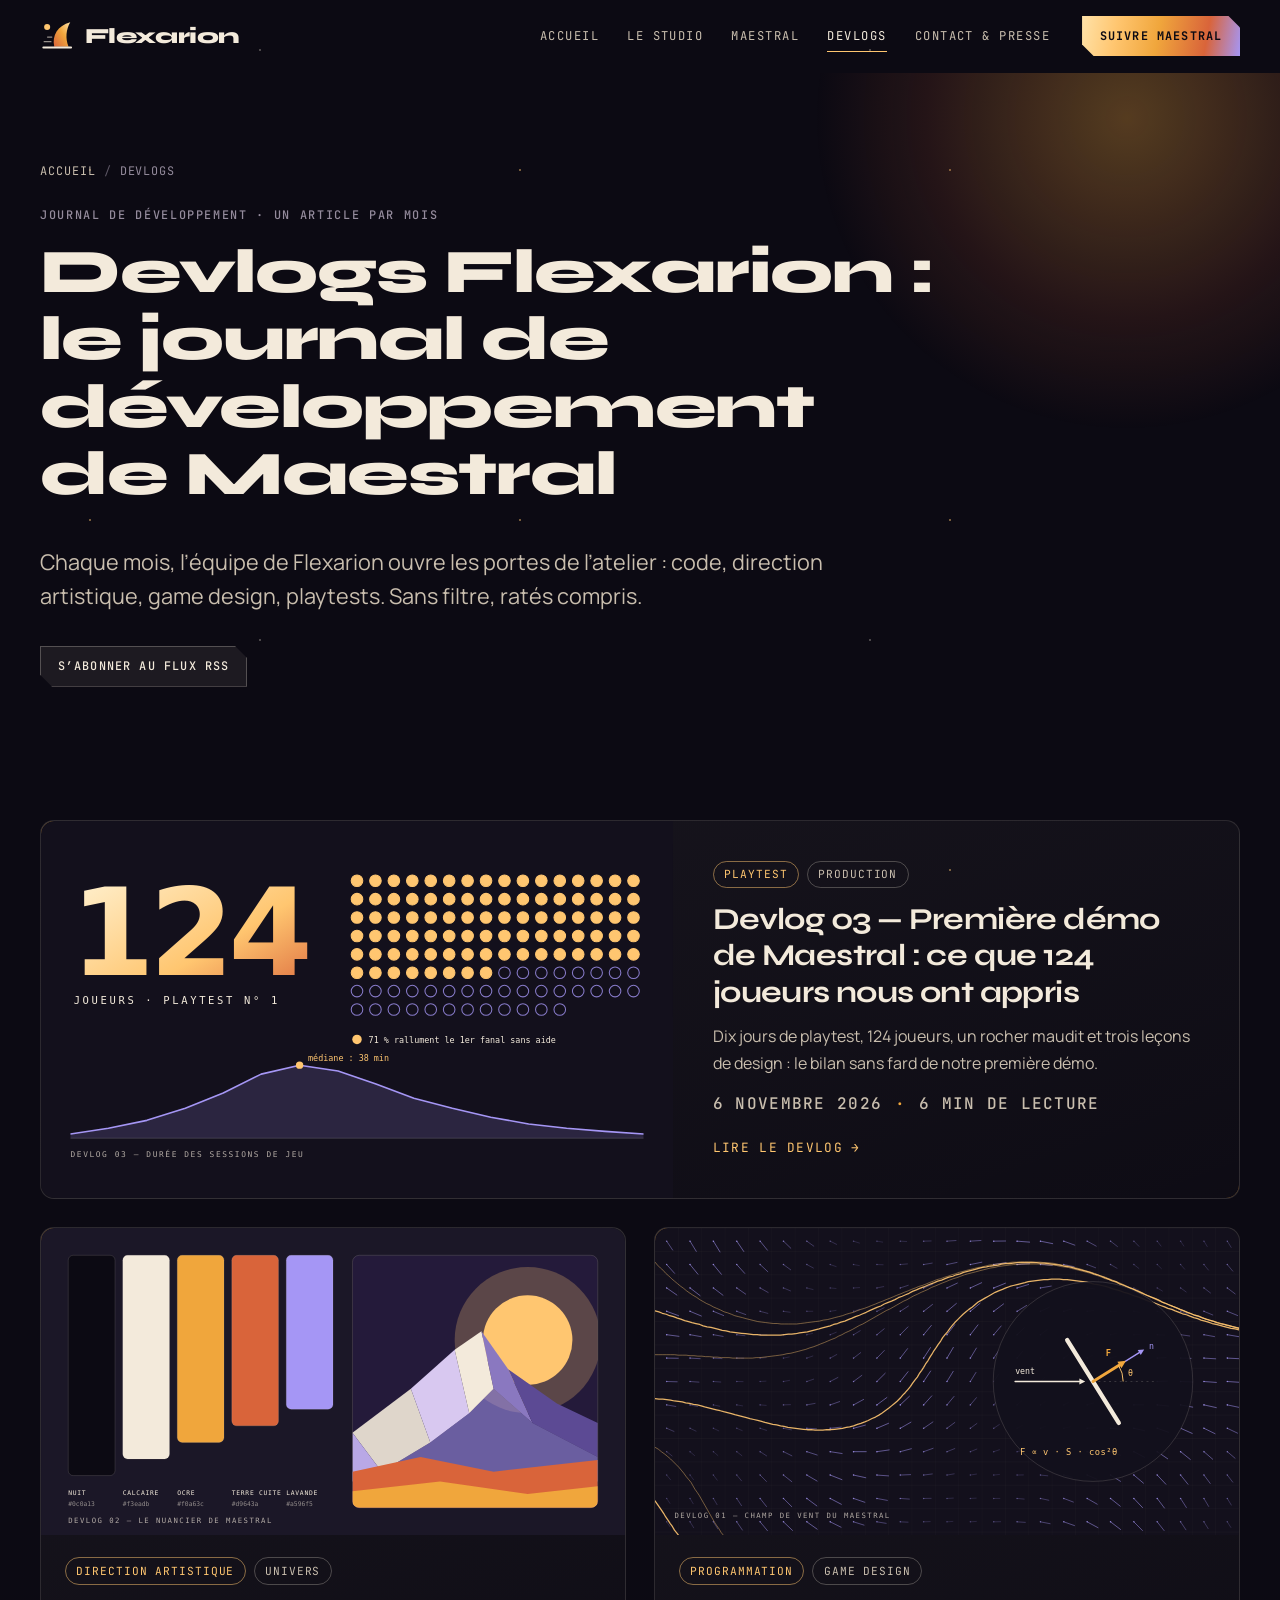
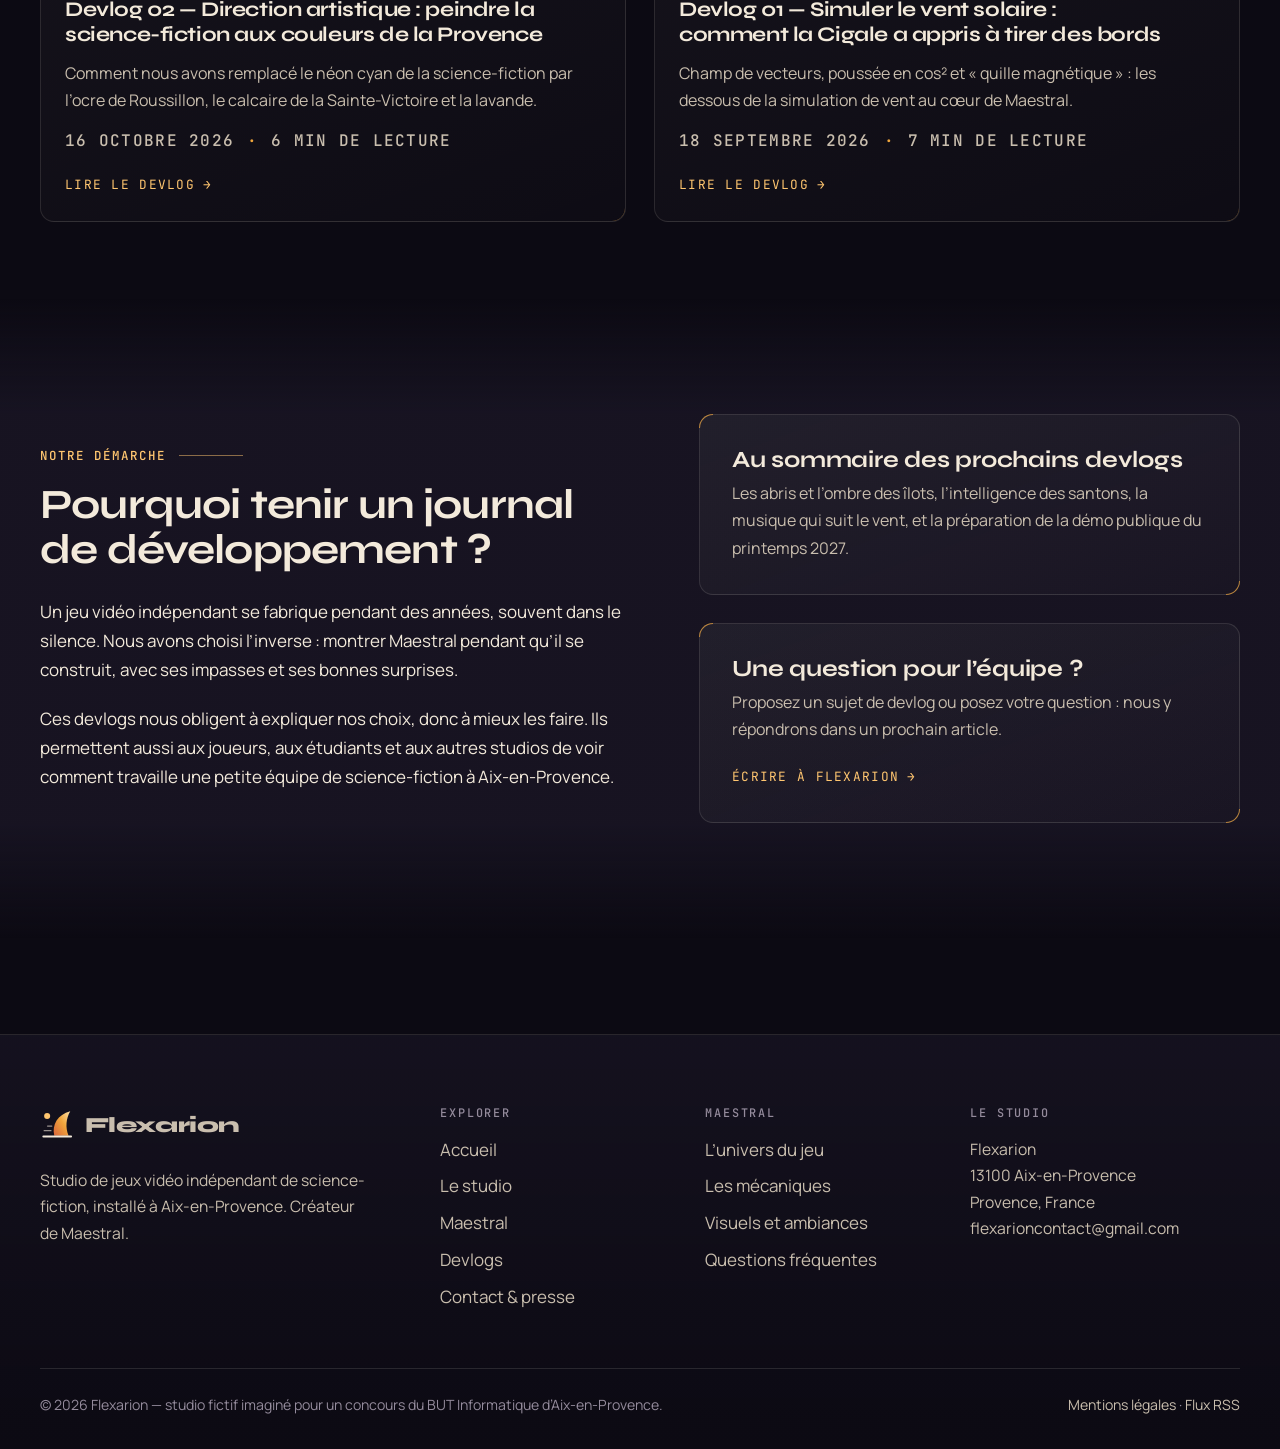
==== commit 6296529c: "Adresse e-mail réelle, chemins de la page 404 et hébergeur dans les mentions légales Co-Authored-By:" ====
--- a/devlog/index.html
+++ b/devlog/index.html
@@ -5,7 +5,7 @@
   <meta name="viewport" content="width=device-width, initial-scale=1">
   <title>Devlogs Flexarion — Journal de développement de Maestral</title>
   <meta name="description" content="Le blog de devlogs de Flexarion&nbsp;: suivez le développement de Maestral, de la simulation du vent solaire à la direction artistique, raconté par l’équipe.">
-  <link rel="canonical" href="https://www.flexarion.example/devlog/">
+  <link rel="canonical" href="https://el-mestari-aymen-24005190.github.io/Projet-Flexarion/devlog/">
   <meta name="robots" content="index, follow, max-image-preview:large">
   <meta name="author" content="Flexarion">
   <meta name="theme-color" content="#0c0a13">
@@ -16,8 +16,8 @@
   <meta property="og:type" content="website">
   <meta property="og:title" content="Devlogs Flexarion — Journal de développement de Maestral">
   <meta property="og:description" content="Le blog de devlogs de Flexarion&nbsp;: suivez le développement de Maestral, de la simulation du vent solaire à la direction artistique, raconté par l’équipe.">
-  <meta property="og:url" content="https://www.flexarion.example/devlog/">
-  <meta property="og:image" content="https://www.flexarion.example/assets/img/og-flexarion.jpg">
+  <meta property="og:url" content="https://el-mestari-aymen-24005190.github.io/Projet-Flexarion/devlog/">
+  <meta property="og:image" content="https://el-mestari-aymen-24005190.github.io/Projet-Flexarion/assets/img/og-flexarion.jpg">
   <meta property="og:image:width" content="1200">
   <meta property="og:image:height" content="630">
   <meta property="og:image:alt" content="Flexarion, studio de jeux vidéo indépendant de science-fiction à Aix-en-Provence">
@@ -42,19 +42,19 @@
     "@graph": [
       {
         "@type": "Blog",
-        "@id": "https://www.flexarion.example/devlog/#blog",
-        "url": "https://www.flexarion.example/devlog/",
+        "@id": "https://el-mestari-aymen-24005190.github.io/Projet-Flexarion/devlog/#blog",
+        "url": "https://el-mestari-aymen-24005190.github.io/Projet-Flexarion/devlog/",
         "name": "Devlogs Flexarion",
         "description": "Le blog de devlogs de Flexarion : suivez le développement de Maestral, de la simulation du vent solaire à la direction artistique, raconté par l'équipe.",
         "inLanguage": "fr-FR",
         "publisher": {
-          "@id": "https://www.flexarion.example/#organisation"
+          "@id": "https://el-mestari-aymen-24005190.github.io/Projet-Flexarion/#organisation"
         },
         "blogPost": [
           {
             "@type": "BlogPosting",
             "headline": "Première démo de Maestral : ce que 124 joueurs nous ont appris",
-            "url": "https://www.flexarion.example/devlog/premiere-demo-maestral-bilan-playtest.html",
+            "url": "https://el-mestari-aymen-24005190.github.io/Projet-Flexarion/devlog/premiere-demo-maestral-bilan-playtest.html",
             "datePublished": "2026-11-06",
             "author": {
               "@type": "Person",
@@ -64,7 +64,7 @@
           {
             "@type": "BlogPosting",
             "headline": "Direction artistique : peindre la science-fiction aux couleurs de la Provence",
-            "url": "https://www.flexarion.example/devlog/direction-artistique-science-fiction-provence.html",
+            "url": "https://el-mestari-aymen-24005190.github.io/Projet-Flexarion/devlog/direction-artistique-science-fiction-provence.html",
             "datePublished": "2026-10-16",
             "author": {
               "@type": "Person",
@@ -74,7 +74,7 @@
           {
             "@type": "BlogPosting",
             "headline": "Simuler le vent solaire : comment la Cigale a appris à tirer des bords",
-            "url": "https://www.flexarion.example/devlog/simuler-le-vent-solaire.html",
+            "url": "https://el-mestari-aymen-24005190.github.io/Projet-Flexarion/devlog/simuler-le-vent-solaire.html",
             "datePublished": "2026-09-18",
             "author": {
               "@type": "Person",
@@ -90,13 +90,13 @@
             "@type": "ListItem",
             "position": 1,
             "name": "Accueil",
-            "item": "https://www.flexarion.example/"
+            "item": "https://el-mestari-aymen-24005190.github.io/Projet-Flexarion/"
           },
           {
             "@type": "ListItem",
             "position": 2,
             "name": "Devlogs",
-            "item": "https://www.flexarion.example/devlog/"
+            "item": "https://el-mestari-aymen-24005190.github.io/Projet-Flexarion/devlog/"
           }
         ]
       }
@@ -258,7 +258,7 @@
             Flexarion<br>
             13100 Aix-en-Provence<br>
             Provence, France<br>
-            <a href="mailto:contact@flexarion.example">contact@flexarion.example</a>
+            <a href="mailto:flexarioncontact@gmail.com">flexarioncontact@gmail.com</a>
           </address>
         </div>
       </div>
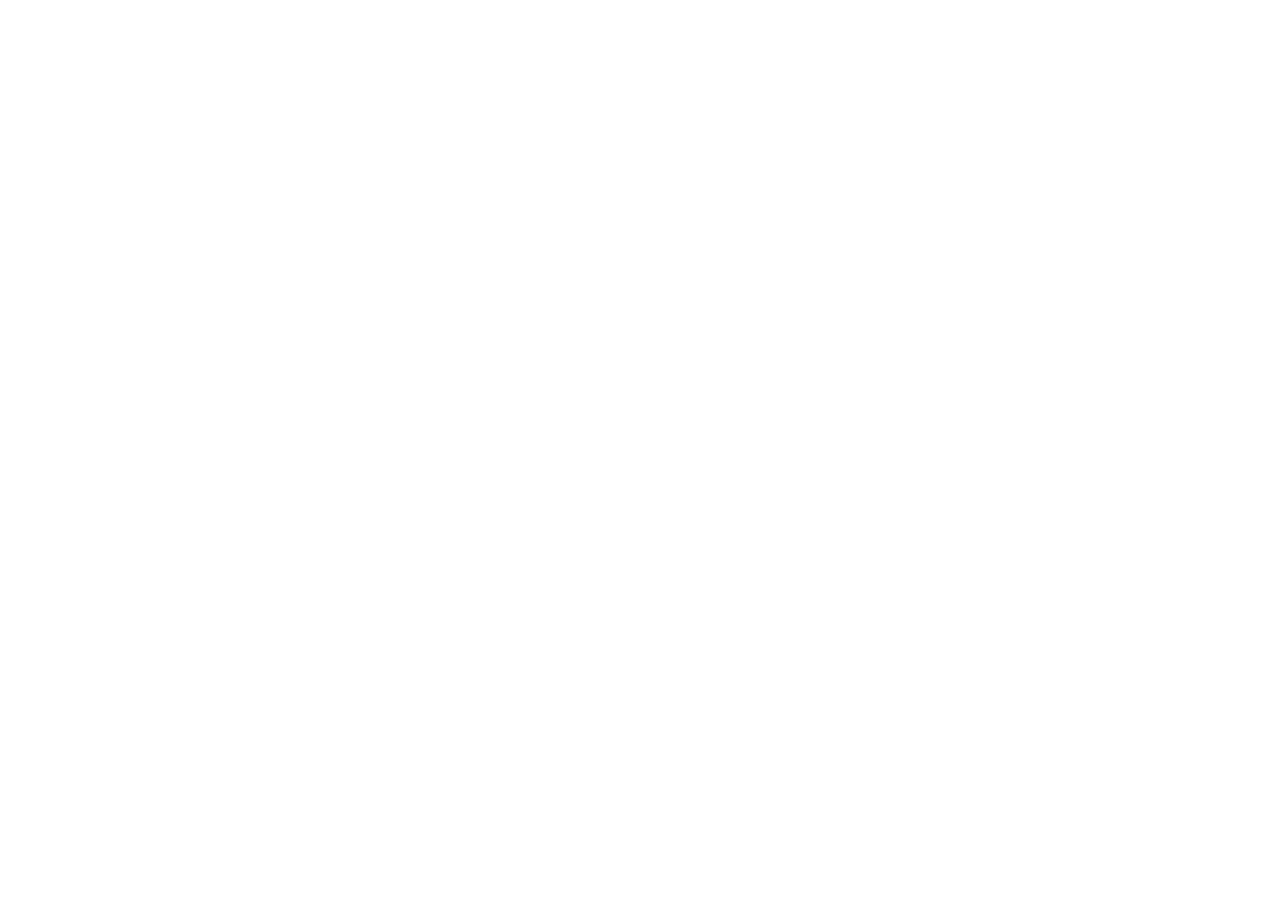
==== commit 02bab592: "Redirection vers la nouvelle adresse https://studio-flexarion.github.io Co-Authored-By: Claude Opus " ====
--- a/devlog/index.html
+++ b/devlog/index.html
@@ -1,274 +1,13 @@
 <!DOCTYPE html>
 <html lang="fr">
 <head>
-  <meta charset="utf-8">
-  <meta name="viewport" content="width=device-width, initial-scale=1">
-  <title>Devlogs Flexarion — Journal de développement de Maestral</title>
-  <meta name="description" content="Le blog de devlogs de Flexarion&nbsp;: suivez le développement de Maestral, de la simulation du vent solaire à la direction artistique, raconté par l’équipe.">
-  <link rel="canonical" href="https://el-mestari-aymen-24005190.github.io/Projet-Flexarion/devlog/">
-  <meta name="robots" content="index, follow, max-image-preview:large">
-  <meta name="author" content="Flexarion">
-  <meta name="theme-color" content="#0c0a13">
-
-  <!-- Partage sur les réseaux sociaux (Open Graph) -->
-  <meta property="og:site_name" content="Flexarion">
-  <meta property="og:locale" content="fr_FR">
-  <meta property="og:type" content="website">
-  <meta property="og:title" content="Devlogs Flexarion — Journal de développement de Maestral">
-  <meta property="og:description" content="Le blog de devlogs de Flexarion&nbsp;: suivez le développement de Maestral, de la simulation du vent solaire à la direction artistique, raconté par l’équipe.">
-  <meta property="og:url" content="https://el-mestari-aymen-24005190.github.io/Projet-Flexarion/devlog/">
-  <meta property="og:image" content="https://el-mestari-aymen-24005190.github.io/Projet-Flexarion/assets/img/og-flexarion.jpg">
-  <meta property="og:image:width" content="1200">
-  <meta property="og:image:height" content="630">
-  <meta property="og:image:alt" content="Flexarion, studio de jeux vidéo indépendant de science-fiction à Aix-en-Provence">
-  <meta name="twitter:card" content="summary_large_image">
-
-  <!-- Icônes et flux -->
-  <link rel="icon" href="../favicon.svg" type="image/svg+xml">
-  <link rel="apple-touch-icon" href="../apple-touch-icon.png">
-  <link rel="manifest" href="../site.webmanifest">
-  <link rel="alternate" type="application/rss+xml" title="Devlogs Flexarion" href="../devlog/feed.xml">
-
-  <!-- Polices et styles -->
-  <link rel="preconnect" href="https://fonts.googleapis.com">
-  <link rel="preconnect" href="https://fonts.gstatic.com" crossorigin>
-  <link rel="stylesheet" href="https://fonts.googleapis.com/css2?family=JetBrains+Mono:wght@400;500;700&amp;family=Manrope:wght@400;500;600;700&amp;family=Syne:wght@600;700;800&amp;display=swap">
-  <link rel="stylesheet" href="../assets/css/style.css">
-
-  <!-- Données structurées (schema.org) -->
-  <script type="application/ld+json">
-  {
-    "@context": "https://schema.org",
-    "@graph": [
-      {
-        "@type": "Blog",
-        "@id": "https://el-mestari-aymen-24005190.github.io/Projet-Flexarion/devlog/#blog",
-        "url": "https://el-mestari-aymen-24005190.github.io/Projet-Flexarion/devlog/",
-        "name": "Devlogs Flexarion",
-        "description": "Le blog de devlogs de Flexarion : suivez le développement de Maestral, de la simulation du vent solaire à la direction artistique, raconté par l'équipe.",
-        "inLanguage": "fr-FR",
-        "publisher": {
-          "@id": "https://el-mestari-aymen-24005190.github.io/Projet-Flexarion/#organisation"
-        },
-        "blogPost": [
-          {
-            "@type": "BlogPosting",
-            "headline": "Première démo de Maestral : ce que 124 joueurs nous ont appris",
-            "url": "https://el-mestari-aymen-24005190.github.io/Projet-Flexarion/devlog/premiere-demo-maestral-bilan-playtest.html",
-            "datePublished": "2026-11-06",
-            "author": {
-              "@type": "Person",
-              "name": "Lina Marchetti"
-            }
-          },
-          {
-            "@type": "BlogPosting",
-            "headline": "Direction artistique : peindre la science-fiction aux couleurs de la Provence",
-            "url": "https://el-mestari-aymen-24005190.github.io/Projet-Flexarion/devlog/direction-artistique-science-fiction-provence.html",
-            "datePublished": "2026-10-16",
-            "author": {
-              "@type": "Person",
-              "name": "Soraya Khelifi"
-            }
-          },
-          {
-            "@type": "BlogPosting",
-            "headline": "Simuler le vent solaire : comment la Cigale a appris à tirer des bords",
-            "url": "https://el-mestari-aymen-24005190.github.io/Projet-Flexarion/devlog/simuler-le-vent-solaire.html",
-            "datePublished": "2026-09-18",
-            "author": {
-              "@type": "Person",
-              "name": "Idriss Benhamou"
-            }
-          }
-        ]
-      },
-      {
-        "@type": "BreadcrumbList",
-        "itemListElement": [
-          {
-            "@type": "ListItem",
-            "position": 1,
-            "name": "Accueil",
-            "item": "https://el-mestari-aymen-24005190.github.io/Projet-Flexarion/"
-          },
-          {
-            "@type": "ListItem",
-            "position": 2,
-            "name": "Devlogs",
-            "item": "https://el-mestari-aymen-24005190.github.io/Projet-Flexarion/devlog/"
-          }
-        ]
-      }
-    ]
-  }
-  </script>
+<meta charset="utf-8">
+<title>Flexarion a déménagé</title>
+<link rel="canonical" href="https://studio-flexarion.github.io/devlog/">
+<meta http-equiv="refresh" content="0; url=https://studio-flexarion.github.io/devlog/">
+<script>location.replace("https://studio-flexarion.github.io/devlog/" + location.hash)</script>
 </head>
 <body>
-  <a class="skip-link" href="#contenu">Aller au contenu principal</a>
-
-  <header class="site-header" data-header>
-    <div class="container site-header__inner">
-      <a class="brand" href="../index.html" aria-label="Flexarion — retour à l’accueil">
-        <svg viewBox="0 0 40 40" aria-hidden="true" focusable="false"><defs><linearGradient id="degrade-logo" x1="0" y1="1" x2="1" y2="0"><stop offset="0" stop-color="#d9643a"/><stop offset=".55" stop-color="#f0a63c"/><stop offset="1" stop-color="#ffe2a8"/></linearGradient></defs><circle cx="8.5" cy="9.5" r="3.6" fill="#ffc670"/><path d="M17 33C14 20 21 8 36 4C31 13 30 23 34 33Z" fill="url(#degrade-logo)"/><path d="M9 21.5H14M5 27H13" stroke="#f3eadb" stroke-opacity=".6" stroke-width="1.6" stroke-linecap="round"/><path d="M4 34H37" stroke="#f3eadb" stroke-width="2.4" stroke-linecap="round"/></svg>
-        <span class="brand__name">Flexarion</span>
-      </a>
-      <button class="nav-toggle" type="button" aria-expanded="false" aria-controls="menu-principal">
-        <span class="sr-only">Ouvrir le menu</span>
-        <span class="nav-toggle__bars" aria-hidden="true"></span>
-      </button>
-      <nav class="site-nav" id="menu-principal" aria-label="Navigation principale">
-        <ul>
-          <li><a href="../index.html">Accueil</a></li>
-          <li><a href="../studio.html">Le studio</a></li>
-          <li><a href="../maestral.html">Maestral</a></li>
-          <li><a href="../devlog/index.html" aria-current="page">Devlogs</a></li>
-          <li><a href="../contact.html">Contact &amp; presse</a></li>
-        </ul>
-        <a class="btn btn--primary btn--small" href="../maestral.html#suivre">Suivre Maestral</a>
-      </nav>
-    </div>
-  </header>
-
-  <main id="contenu">
-    <!-- En-tête du blog -->
-    <section class="page-hero page-hero--wide" aria-labelledby="titre-devlogs">
-      <div class="container">
-        <nav class="breadcrumb" aria-label="Fil d’Ariane">
-          <ol>
-            <li><a href="../index.html">Accueil</a></li>
-            <li aria-current="page">Devlogs</li>
-          </ol>
-        </nav>
-        <p class="hud">Journal de développement · un article par mois</p>
-        <h1 id="titre-devlogs">Devlogs Flexarion&nbsp;: le journal de développement de Maestral</h1>
-        <p class="lead">Chaque mois, l’équipe de Flexarion ouvre les portes de l’atelier&nbsp;: code, direction artistique, game design, playtests. Sans filtre, ratés compris.</p>
-        <div class="actions">
-          <a class="btn btn--small" href="feed.xml">S’abonner au flux RSS</a>
-        </div>
-      </div>
-    </section>
-
-    <!-- Liste des articles -->
-    <section class="section section--tight" aria-label="Tous les devlogs">
-      <div class="container">
-        <ul class="posts posts--featured">
-            <li class="reveal">
-              <article class="card card--link post-card">
-                <div class="post-card__media">
-                  <img src="../assets/img/devlog-playtest-demo.svg" alt="Infographie du premier playtest de Maestral&nbsp;: 124 joueurs, dont 71 % rallument le premier fanal sans aide, et une courbe des durées de session" width="1200" height="630" decoding="async">
-                </div>
-                <div class="post-card__body">
-                  <ul class="tags" aria-label="Thèmes"><li class="tag tag--ocre">Playtest</li><li class="tag">Production</li></ul>
-                  <h2><a href="../devlog/premiere-demo-maestral-bilan-playtest.html">Devlog 03 — Première démo de Maestral&nbsp;: ce que 124 joueurs nous ont appris</a></h2>
-                  <p>Dix jours de playtest, 124 joueurs, un rocher maudit et trois leçons de design&nbsp;: le bilan sans fard de notre première démo.</p>
-                  <p class="post-meta hud"><time datetime="2026-11-06">6 novembre 2026</time><span>6 min de lecture</span></p>
-                  <span class="link-arrow" aria-hidden="true">Lire le devlog</span>
-                </div>
-              </article>
-            </li>
-            <li class="reveal">
-              <article class="card card--link post-card">
-                <div class="post-card__media">
-                  <img src="../assets/img/devlog-direction-artistique-palette.svg" alt="Le nuancier de Maestral&nbsp;: cinq bandes de couleur, nuit, calcaire, ocre, terre cuite et lavande, à côté d’une montagne peinte en facettes" width="1200" height="630" loading="lazy" decoding="async">
-                </div>
-                <div class="post-card__body">
-                  <ul class="tags" aria-label="Thèmes"><li class="tag tag--ocre">Direction artistique</li><li class="tag">Univers</li></ul>
-                  <h2><a href="../devlog/direction-artistique-science-fiction-provence.html">Devlog 02 — Direction artistique&nbsp;: peindre la science-fiction aux couleurs de la Provence</a></h2>
-                  <p>Comment nous avons remplacé le néon cyan de la science-fiction par l’ocre de Roussillon, le calcaire de la Sainte-Victoire et la lavande.</p>
-                  <p class="post-meta hud"><time datetime="2026-10-16">16 octobre 2026</time><span>6 min de lecture</span></p>
-                  <span class="link-arrow" aria-hidden="true">Lire le devlog</span>
-                </div>
-              </article>
-            </li>
-            <li class="reveal">
-              <article class="card card--link post-card">
-                <div class="post-card__media">
-                  <img src="../assets/img/devlog-simulation-vent-solaire.svg" alt="Schéma technique&nbsp;: un champ de flèches représente le vent solaire, et un diagramme montre la poussée exercée sur une voile inclinée" width="1200" height="630" loading="lazy" decoding="async">
-                </div>
-                <div class="post-card__body">
-                  <ul class="tags" aria-label="Thèmes"><li class="tag tag--ocre">Programmation</li><li class="tag">Game design</li></ul>
-                  <h2><a href="../devlog/simuler-le-vent-solaire.html">Devlog 01 — Simuler le vent solaire&nbsp;: comment la Cigale a appris à tirer des bords</a></h2>
-                  <p>Champ de vecteurs, poussée en cos² et «&nbsp;quille magnétique&nbsp;»&nbsp;: les dessous de la simulation de vent au cœur de Maestral.</p>
-                  <p class="post-meta hud"><time datetime="2026-09-18">18 septembre 2026</time><span>7 min de lecture</span></p>
-                  <span class="link-arrow" aria-hidden="true">Lire le devlog</span>
-                </div>
-              </article>
-            </li>
-          </ul>
-      </div>
-    </section>
-
-    <!-- Pourquoi un journal -->
-    <section class="section section--panel" aria-labelledby="titre-pourquoi">
-      <div class="container split">
-        <div class="reveal">
-          <p class="eyebrow">Notre démarche</p>
-          <h2 id="titre-pourquoi">Pourquoi tenir un journal de développement&nbsp;?</h2>
-          <p>Un jeu vidéo indépendant se fabrique pendant des années, souvent dans le silence. Nous avons choisi l’inverse&nbsp;: montrer Maestral pendant qu’il se construit, avec ses impasses et ses bonnes surprises.</p>
-          <p>Ces devlogs nous obligent à expliquer nos choix, donc à mieux les faire. Ils permettent aussi aux joueurs, aux étudiants et aux autres studios de voir comment travaille une petite équipe de science-fiction à Aix-en-Provence.</p>
-        </div>
-        <div class="grid reveal">
-          <article class="card">
-            <h3>Au sommaire des prochains devlogs</h3>
-            <p>Les abris et l’ombre des îlots, l’intelligence des santons, la musique qui suit le vent, et la préparation de la démo publique du printemps 2027.</p>
-          </article>
-          <article class="card">
-            <h3>Une question pour l’équipe&nbsp;?</h3>
-            <p>Proposez un sujet de devlog ou posez votre question&nbsp;: nous y répondrons dans un prochain article.</p>
-            <p><a class="link-arrow" href="../contact.html">Écrire à Flexarion</a></p>
-          </article>
-        </div>
-      </div>
-    </section>
-  </main>
-
-  <footer class="site-footer">
-    <div class="container">
-      <div class="site-footer__grid">
-        <div class="site-footer__brand">
-          <a class="brand" href="../index.html" aria-label="Flexarion — retour à l’accueil">
-            <svg viewBox="0 0 40 40" aria-hidden="true" focusable="false"><defs><linearGradient id="degrade-logo-pied" x1="0" y1="1" x2="1" y2="0"><stop offset="0" stop-color="#d9643a"/><stop offset=".55" stop-color="#f0a63c"/><stop offset="1" stop-color="#ffe2a8"/></linearGradient></defs><circle cx="8.5" cy="9.5" r="3.6" fill="#ffc670"/><path d="M17 33C14 20 21 8 36 4C31 13 30 23 34 33Z" fill="url(#degrade-logo-pied)"/><path d="M9 21.5H14M5 27H13" stroke="#f3eadb" stroke-opacity=".6" stroke-width="1.6" stroke-linecap="round"/><path d="M4 34H37" stroke="#f3eadb" stroke-width="2.4" stroke-linecap="round"/></svg>
-            <span class="brand__name">Flexarion</span>
-          </a>
-          <p>Studio de jeux vidéo indépendant de science-fiction, installé à Aix-en-Provence. Créateur de Maestral.</p>
-        </div>
-        <nav aria-label="Plan du site">
-          <h2>Explorer</h2>
-          <ul>
-              <li><a href="../index.html">Accueil</a></li>
-              <li><a href="../studio.html">Le studio</a></li>
-              <li><a href="../maestral.html">Maestral</a></li>
-              <li><a href="../devlog/index.html">Devlogs</a></li>
-              <li><a href="../contact.html">Contact &amp; presse</a></li>
-          </ul>
-        </nav>
-        <nav aria-label="Rubriques de Maestral">
-          <h2>Maestral</h2>
-          <ul>
-            <li><a href="../maestral.html#univers">L’univers du jeu</a></li>
-            <li><a href="../maestral.html#mecaniques">Les mécaniques</a></li>
-            <li><a href="../maestral.html#visuels">Visuels et ambiances</a></li>
-            <li><a href="../maestral.html#faq">Questions fréquentes</a></li>
-          </ul>
-        </nav>
-        <div>
-          <h2>Le studio</h2>
-          <address>
-            Flexarion<br>
-            13100 Aix-en-Provence<br>
-            Provence, France<br>
-            <a href="mailto:flexarioncontact@gmail.com">flexarioncontact@gmail.com</a>
-          </address>
-        </div>
-      </div>
-      <div class="site-footer__bottom">
-        <p>© 2026 Flexarion — studio fictif imaginé pour un concours du BUT Informatique d’Aix-en-Provence.</p>
-        <p><a href="../mentions-legales.html">Mentions légales</a> · <a href="../devlog/feed.xml">Flux RSS</a></p>
-      </div>
-    </div>
-  </footer>
-
-  <script src="../assets/js/main.js" defer></script>
+<p>Le site de Flexarion a déménagé : <a href="https://studio-flexarion.github.io/devlog/">https://studio-flexarion.github.io/devlog/</a></p>
 </body>
 </html>
